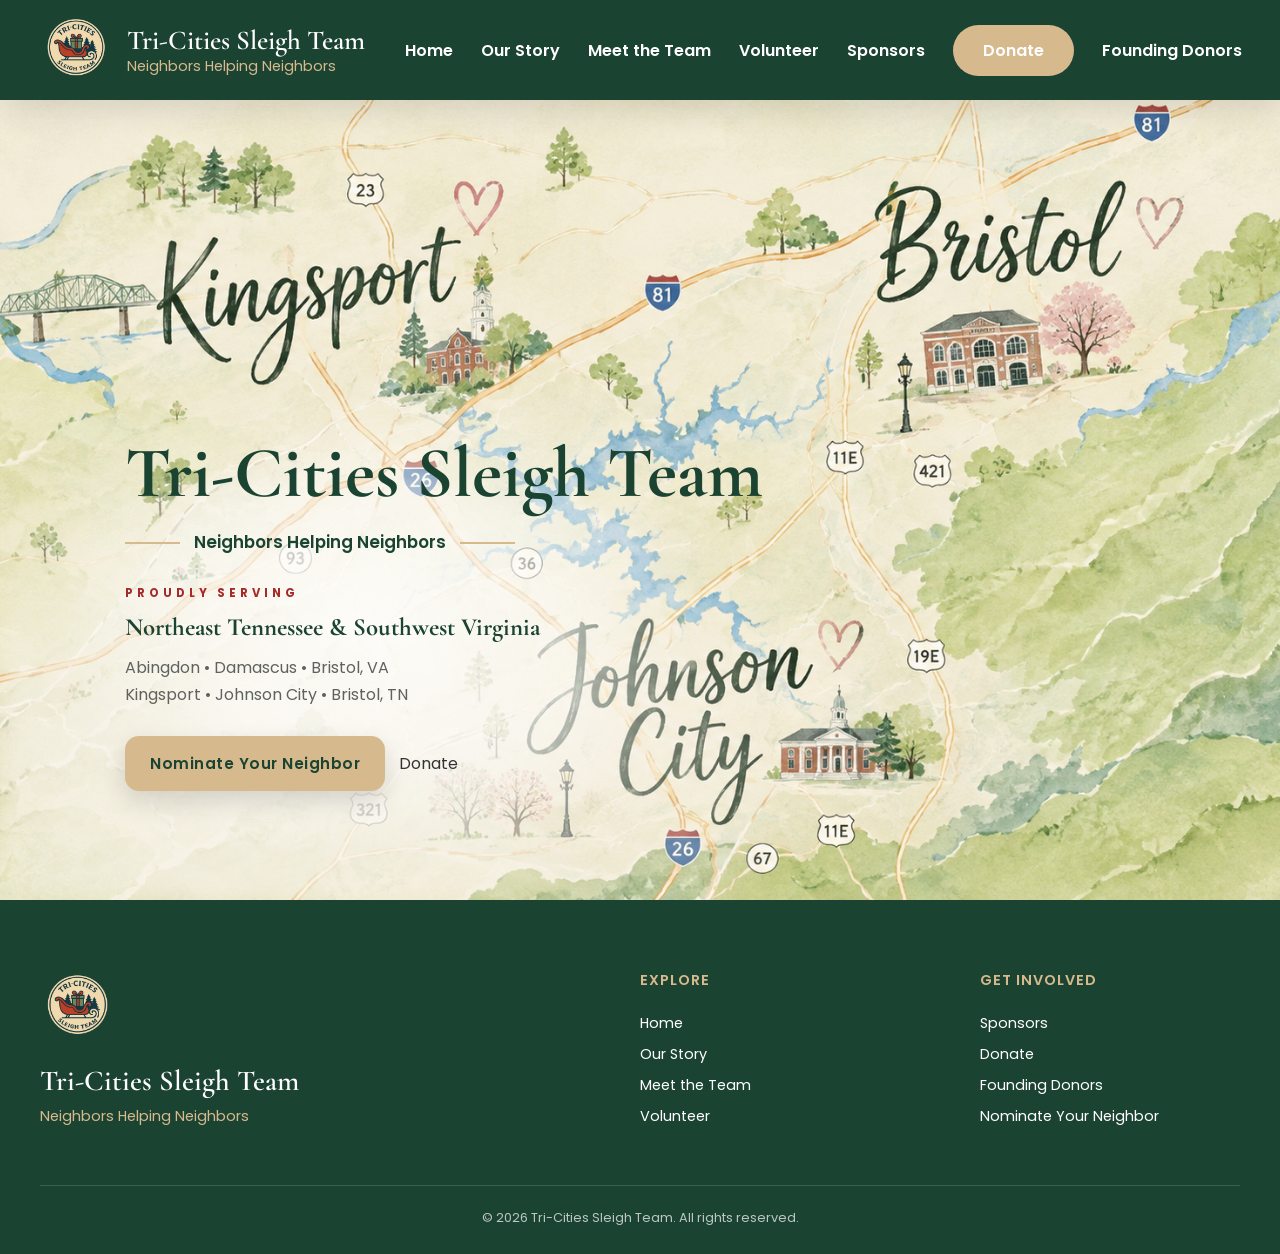
==== index.html @ 5566a728 "Connect Navbar donate button to Zeffy Replaced the old donate link with a new external donation URL " ====
<!DOCTYPE html>
<html lang="en">

<head>

    <!-- ========================================= -->
    <!-- BASIC PAGE INFORMATION -->
    <!-- ========================================= -->

    <meta charset="UTF-8">
    <meta name="viewport" content="width=device-width, initial-scale=1.0">

    <title>Tri-Cities Sleigh Team</title>

    <!-- Favicon -->
    <link rel="icon" type="image/png" href="images/favicon.png">

    <!-- Google Fonts -->
    <link rel="preconnect" href="https://fonts.googleapis.com">
    <link rel="preconnect" href="https://fonts.gstatic.com" crossorigin>

    <link href="https://fonts.googleapis.com/css2?family=Cormorant+Garamond:wght@500;600;700&family=Poppins:wght@300;400;500;600;700&display=swap" rel="stylesheet">

    <!-- CSS -->
    <link rel="stylesheet" href="style.css">

</head>

<body>

<!-- =========================================
     HEADER / NAVIGATION
========================================= -->

<header>
    <div class="header-container">

        <a href="index.html" class="logo-link">
            <img
                src="images/logo.png"
                alt="Tri-Cities Sleigh Team"
                class="logo"
            >

            <div class="logo-text">
                <h2>Tri-Cities Sleigh Team</h2>
                <p>Neighbors Helping Neighbors</p>
            </div>
        </a>

        <button class="menu-toggle" type="button" aria-label="Open navigation menu">
    ☰
</button>
        <nav>
            <a href="index.html">Home</a>
            <a href="our-story.html">Our Story</a>
            <a href="team.html">Meet the Team</a>
            <a href="volunteer.html">Volunteer</a>
            <a href="sponsors.html">Sponsors</a>

<a
    href="https://www.zeffy.com/en-US/donation-form/donate-to-change-lives-23209"
    class="donate-button"
    target="_blank"
    rel="noopener noreferrer"
>
    Donate
</a>

            <a href="founding-donors.html">Founding Donors</a>
        </nav>

    </div>
</header>

<!-- ========================================= -->
<!-- MAIN CONTENT -->
<!-- ========================================= -->

<main>

<!-- ========================================= -->
<!-- HOME HERO -->
<!-- ========================================= -->

<section class="home-hero">

    <div class="hero-overlay">

        <div class="hero-text">

            <h1>Tri-Cities Sleigh Team</h1>

            <div class="hero-divider">

                <span></span>

                <p>Neighbors Helping Neighbors</p>

                <span></span>

            </div>

            <div class="service-area">

                <p class="service-title">
                    PROUDLY SERVING
                </p>

                <h3>
                    Northeast Tennessee & Southwest Virginia
                </h3>

                <p class="cities">
    Abingdon • Damascus • Bristol, VA
    <br>
    Kingsport • Johnson City • Bristol, TN 
</p>

            </div>

            <div class="hero-buttons">

                <a href="nominate.html" class="btn">
                    Nominate Your Neighbor
                </a>

                <a
    href="https://www.zeffy.com/en-US/donation-form/donate-to-change-lives-23209"
    class="..."
    target="_blank"
    rel="noopener noreferrer"
>
    Donate
</a>

            </div>

        </div>

    </div>

</section>

</main>

 <!-- =========================================
     FOOTER
========================================= -->

<footer>

    <div class="footer-container">

        <div class="footer-brand">

            <img
                src="images/logo.png"
                alt="Tri-Cities Sleigh Team"
            >

            <h2>
                Tri-Cities Sleigh Team
            </h2>

            <p>
                Neighbors Helping Neighbors
            </p>

        </div>


        <div class="footer-links">

            <h3>
                Explore
            </h3>

            <a href="index.html">Home</a>

            <a href="our-story.html">Our Story</a>

            <a href="team.html">Meet the Team</a>

            <a href="volunteer.html">Volunteer</a>

        </div>


        <div class="footer-links">

            <h3>
                Get Involved
            </h3>

            <a href="sponsors.html">Sponsors</a>

            <a
    href="https://www.zeffy.com/en-US/donation-form/donate-to-change-lives-23209"
    class="..."
    target="_blank"
    rel="noopener noreferrer"
>
    Donate
</a>

            <a href="founding-donors.html">Founding Donors</a>

            <a href="nominate.html">Nominate Your Neighbor</a>

        </div>

    </div>


    <div class="footer-bottom">

        <p>
            © 2026 Tri-Cities Sleigh Team. All rights reserved.
        </p>

    </div>

</footer>

<script src="script.js"></script>

</body>

</html>
---- style.css ----
/* ==================================================
   TRI-CITIES SLEIGH TEAM
   VERSION 6.0
================================================== */


/* =========================================
   VARIABLES
========================================= */

:root{

    --green:#1B4332;
    --green-light:#2D6A4F;

    --red:#A52A2A;

    --tan:#D7B98E;

    --cream:#FAF7F2;

    --white:#FFFFFF;

    --text:#333333;

    --gray:#777777;

    --shadow-sm:0 4px 12px rgba(0,0,0,.08);
    --shadow-md:0 10px 30px rgba(0,0,0,.12);
    --shadow-lg:0 18px 45px rgba(0,0,0,.18);

    --radius-sm:12px;
    --radius-md:18px;
    --radius-lg:28px;

    --transition:.35s ease;

}



/* =========================================
   RESET
========================================= */

*{

    margin:0;
    padding:0;
    box-sizing:border-box;

}

html{

    scroll-behavior:smooth;

}

body{

    font-family:'Poppins',sans-serif;

    background:var(--cream);

    color:var(--text);

    overflow-x:hidden;

    padding-top:90px;

}

img{

    display:block;

    max-width:100%;

}

a{

    text-decoration:none;

    color:inherit;

}

ul{

    list-style:none;

}



/* =========================================
   TYPOGRAPHY
========================================= */

h1,
h2,
h3{

    font-family:'Cormorant Garamond',serif;

}

h1{

    font-size:4.5rem;

    line-height:1.1;

    color:var(--green);

}

h2{

    font-size:3rem;

    color:var(--green);

    margin-bottom:20px;

}

h3{

    font-size:2rem;

    color:var(--green);

}

p{

    line-height:1.8;

}



/* =========================================
   GLOBAL LAYOUT
========================================= */

.container{

    width:100%;

    max-width:1200px;

    margin:auto;

}

section{

    padding:100px 8%;

}

.section-tag{

    color:var(--red);

    font-size:.8rem;

    font-weight:700;

    letter-spacing:4px;

    text-transform:uppercase;

    margin-bottom:12px;

}

.section-description{

    color:var(--gray);

    max-width:700px;

    margin:20px auto 0;

    line-height:1.8;

}

.text-center{

    text-align:center;

}

.text-left{

    text-align:left;

}

/* =========================================
   BUTTONS
========================================= */

.btn{

    display:inline-block;

    background:var(--tan);

    color:var(--green);

    padding:16px 38px;

    border:none;

    border-radius:50px;

    font-size:1rem;

    font-weight:600;

    letter-spacing:.5px;

    cursor:pointer;

    transition:var(--transition);

    box-shadow:var(--shadow-sm);

}

.btn:hover{

    background:white;

    transform:translateY(-4px);

    box-shadow:var(--shadow-md);

}

.btn-secondary{

    background:transparent;

    color:white;

    border:2px solid white;

}

.btn-secondary:hover{

    background:white;

    color:var(--green);

}

.donate-btn {
    background: var(--tan);
    color: var(--green);
    padding: 14px 32px;
    border-radius: 30px;
    font-weight: 600;
}



/* =========================================
   HEADER / NAVIGATION
========================================= */

header {
    position: fixed;
    top: 0;
    left: 0;
    width: 100%;
    z-index: 9999;
    background: var(--green);
    box-shadow: var(--shadow-md);
    box-sizing: border-box;
    transition: var(--transition);
}

.header-container {
    width: 100%;
    max-width: 1400px;
    min-height: 92px;
    margin: 0 auto;
    padding: 14px 40px;
    display: flex;
    align-items: center;
    justify-content: space-between;
    gap: 40px;
    box-sizing: border-box;
}

.logo-link {
    display: flex;
    align-items: center;
    gap: 15px;
    flex-shrink: 0;
    text-decoration: none;
}

.logo-link .logo {
    width: 72px;
    height: 72px;
    max-width: 72px;
    max-height: 72px;
    object-fit: contain;
    display: block;
    flex-shrink: 0;
}

.logo-link .logo-text {
    display: flex;
    flex-direction: column;
    justify-content: center;
}

.logo-link .logo-text h2 {
    margin: 0;
    font-family: "Cormorant Garamond", serif;
    font-size: 1.7rem;
    line-height: 1;
    font-weight: 600;
    color: white;
    white-space: nowrap;
}

.logo-link .logo-text p {
    margin: 5px 0 0;
    font-family: "Poppins", sans-serif;
    font-size: .9rem;
    line-height: 1;
    color: var(--tan);
    white-space: nowrap;
}


/* =========================================
   NAV LINKS
========================================= */

header nav {
    display: flex;
    align-items: center;
    justify-content: flex-end;
    gap: 28px;
    margin-left: auto;
}

header nav a {
    position: relative;
    display: inline-block;

    font-family: "Poppins", sans-serif;
    font-size: 1rem;
    font-weight: 600;

    color: white;
    text-decoration: none;
    white-space: nowrap;

    transition: var(--transition);
}

header nav a:hover {
    color: var(--tan);
}

header nav a::after {
    content: "";
    position: absolute;
    left: 0;
    bottom: -6px;
    width: 0;
    height: 2px;
    background: var(--tan);
    transition: var(--transition);
}

header nav a:hover::after {
    width: 100%;
}

.menu-toggle {
    display: none;
    border: none;
    background: transparent;
    color: white;
    font-size: 2rem;
    line-height: 1;
    cursor: pointer;
    padding: 6px;
}

/* =========================================
   DONATE COMING SOON
========================================= */

header nav .donate-button {
    display: inline-block;

    padding: 13px 30px;

    border-radius: 30px;

    background: var(--tan);

    font-family: "Poppins", sans-serif;
    font-size: 1rem;
    font-weight: 600;
    line-height: normal;

    color: white;
    text-decoration: none;
    white-space: nowrap;

    cursor: default;
}


/* =========================================
   TABLET / SMALL DESKTOP
========================================= */

@media (max-width: 1100px) {

    .header-container {
        padding: 14px 25px;
        gap: 20px;
    }

    .logo-link .logo {
        width: 62px;
        height: 62px;
    }

    .logo-link .logo-text h2 {
        font-size: 1.45rem;
    }

    .logo-link .logo-text p {
        font-size: .78rem;
    }

    header nav {
        gap: 18px;
    }

    header nav a {
        font-size: .88rem;
    }

    header nav .donate-button {
        padding: 11px 22px;
        font-size: .88rem;
    }
}


/* =========================================
   MOBILE
========================================= */

@media (max-width: 800px) {
    .header-container {
        min-height: 78px;
        padding: 10px 20px;
        position: relative;
    }

    .menu-toggle {
        display: block;
        margin-left: auto;
    }

    header nav {
        display: none;
        position: absolute;
        top: 100%;
        left: 0;
        width: 100%;
        padding: 18px 20px 24px;
        background: var(--green);
        flex-direction: column;
        align-items: stretch;
        gap: 0;
        box-shadow: var(--shadow-md);
        box-sizing: border-box;
    }

    header nav.open {
        display: flex;
    }

    header nav a,
    header nav .donate-button {
        width: 100%;
        text-align: center;
        padding: 14px 12px;
        box-sizing: border-box;
    }

    header nav a::after {
        display: none;
    }

    header nav .donate-button {
        margin: 4px 0;
    }
}

/* =========================================
   HOME HERO
========================================= */

.home-hero{

    position:relative;

   height:calc(100vh - 90px);

    min-height:0;

    background-image:url("images/tri-cities-map.png");

    background-size:cover;

    background-position:center center;

    background-repeat:no-repeat;

    padding:220px 8% 40px;

    overflow:hidden;

}


/* =========================================
   SOFT FADE BEHIND HERO CONTENT
========================================= */

.home-hero::after{

    content:"";

    position:absolute;

    left:0;

    bottom:0;

    width:60%;

    height:52%;

    background:radial-gradient(
        ellipse at 35% 65%,
        rgba(248,244,236,.88) 0%,
        rgba(248,244,236,.62) 35%,
        rgba(248,244,236,.28) 58%,
        rgba(248,244,236,0) 82%
    );

    filter:blur(10px);

    pointer-events:none;

    z-index:1;

}


/* =========================================
   HERO CONTENT
========================================= */

.hero-overlay{

    position:absolute;

    left:9%;

    bottom:11%;

    width:520px;

    max-width:42%;

    text-align:left;

    z-index:2;

}


/* =========================================
   HERO TITLE
========================================= */

.hero-text{

    position:relative;

    padding:20px 10px;

}


.hero-text::before{

    content:"";

    position:absolute;

    inset:-35px -50px;

    background:radial-gradient(
        ellipse,
        rgba(255,255,255,.82) 0%,
        rgba(255,255,255,.48) 42%,
        rgba(255,255,255,0) 75%
    );

    filter:blur(22px);

    z-index:-1;

}


/* =========================================
   TITLE
========================================= */

.hero-text h1{

    font-size:4.5rem;

    line-height:1;

    color:var(--green);

    margin-bottom:18px;

    font-weight:700;

    white-space:nowrap;

}


/* =========================================
   DIVIDER
========================================= */

.hero-divider{

    display:flex;

    align-items:center;

    justify-content:flex-start;

    gap:14px;

    margin-bottom:25px;

}

.hero-divider span{

    width:55px;

    height:2px;

    background:var(--tan);

}

.hero-divider p{

    color:var(--green);

    font-size:1.05rem;

    font-weight:600;

}


/* =========================================
   SERVICE AREA
========================================= */

.service-area{

    margin-bottom:28px;

}

.service-title{

    color:var(--red);

    font-size:.72rem;

    letter-spacing:4px;

    font-weight:700;

    margin-bottom:10px;

}

.service-area h3{

    font-size:1.55rem;

    line-height:1.2;

    color:var(--green);

    margin-bottom:12px;

}

.cities{

    font-size:1rem;

    line-height:1.65;

    color:#5f625e;

}


/* =========================================
   HERO BUTTONS
========================================= */

.hero-buttons{

    display:flex;

    justify-content:flex-start;

    align-items:center;

    gap:14px;

    flex-wrap:wrap;

}

.hero-buttons .btn{

    padding:16px 25px;

    font-size:.95rem;

    border-radius:14px;

    box-shadow:0 10px 25px rgba(0,0,0,.14);

}

.hero-buttons .btn:hover{

    transform:translateY(-3px);

}

/* ---------- Donate Button ---------- */

.hero-buttons .btn-secondary{

    background:var(--tan);

    color:var(--green);

    border:2px solid var(--tan);

    opacity:1;

}

.hero-buttons .btn-secondary:hover{

    background:var(--tan);

    color:var(--green);

}



/* =========================================
   HOME HERO — TABLET
========================================= */

@media (min-width: 701px) and (max-width: 800px) {

    .hero-overlay {
    left: 6%;
    bottom: 10%;
    width: 70%;
    max-width: 70%;
}

    .hero-text {
        padding: 20px 5px;
    }

    .hero-text h1 {
        font-size: 3.8rem;
        line-height: 1;
        white-space: normal;
    }

    .hero-divider {
        gap: 14px;
    }

    .hero-divider span {
        width: 45px;
    }

    .hero-divider p {
        font-size: 1.1rem;
    }

    .service-area h3 {
        font-size: 1.5rem;
    }

    .cities {
        font-size: 1rem;
    }

    .hero-buttons {
        gap: 14px;
    }

    .hero-buttons .btn {
        padding: 15px 24px;
        font-size: 1rem;
    }

}


/* =========================================
   MOBILE
========================================= */

@media (max-width:700px){

    .home-hero{

        height:auto;

        min-height:850px;

        background-position:center top;

    }

    .home-hero::after{

        width:100%;

        height:65%;

        background:radial-gradient(
            ellipse at 50% 70%,
            rgba(248,244,236,.96) 0%,
            rgba(248,244,236,.72) 42%,
            rgba(248,244,236,0) 80%
        );

    }

    .hero-overlay{

        left:6%;

        bottom:5%;

        width:88%;

        max-width:none;

        text-align:center;

    }

    .hero-text{

        padding:20px 5px;

    }

    .hero-text h1{

    font-size:2.7rem;

    line-height:1;

    white-space:normal;

}

    .hero-divider{

        justify-content:center;

    }

    .hero-divider span{

        width:40px;

    }

    .service-area h3{

        font-size:1.35rem;

    }

    .cities{

        font-size:.95rem;

    }

    .hero-buttons{

        justify-content:center;

    }

    .hero-buttons .btn{

        width:100%;

    }

}

/* =========================================
   SHARED PAGE HERO
========================================= */

.page-hero{

    background:var(--cream);

    text-align:center;

    padding:90px 8% 70px;

}

.page-hero-content{

    max-width:800px;

    margin:auto;

}

.page-hero h1{

    margin:15px 0 20px;

}

.page-hero .section-description{

    max-width:720px;

}

/* =========================================
   SHARED PAGE HERO
========================================= */

.page-hero{

    background:var(--cream);

    text-align:center;

    padding:90px 8% 70px;

}

.page-hero-content{

    max-width:800px;

    margin:auto;

}

.page-hero h1{

    margin:15px 0 20px;

}

.page-hero .section-description{

    max-width:720px;

}



/* =========================================
   SHARED SECTION HEADERS
========================================= */

.section-heading{

    text-align:center;

    max-width:750px;

    margin:0 auto 70px;

}

.section-heading h2{

    margin:15px 0 20px;

}

.section-heading p{

    color:var(--gray);

}



/* =========================================
   GENERAL CARD
========================================= */

.card{

    background:white;

    border-radius:20px;

    padding:40px;

    box-shadow:var(--shadow-sm);

    transition:var(--transition);

}

.card:hover{

    transform:translateY(-8px);

    box-shadow:var(--shadow-md);

}

/* =========================================
   OUR STORY PAGE
========================================= */

.our-story-page {
    background: #f8f5ef;
    color: #333;
}


/* =========================================
   OUR STORY CONTENT
========================================= */

.our-story-content {
    padding: 90px 40px 70px;
    box-sizing: border-box;
}


.our-story-container {
    max-width: 1100px;
    margin: 0 auto;
}


.our-story-container h1 {
    margin: 0 0 55px;

    font-family: "Poppins", sans-serif;
    font-size: 3rem;
    line-height: 1.1;
    font-weight: 700;

    color: #174b38;
}


/* =========================================
   STORY TEXT
========================================= */

.our-story-text {
    max-width: 1050px;
}


.our-story-text p {
    margin: 0 0 45px;

    font-family: "Poppins", sans-serif;
    font-size: 1.55rem;
    line-height: 1.78;
    font-weight: 500;

    color: #333;
}


.our-story-text p:last-child {
    margin-bottom: 0;
}


/* =========================================
   EMPHASIZED TEXT
========================================= */

.our-story-text strong {
    font-weight: 700;
    color: #174b38;
}


/* =========================================
   MOBILE
========================================= */

@media (max-width: 800px) {

    .our-story-content {
        padding: 110px 25px 60px;
    }

    .our-story-container h1 {
        margin-bottom: 40px;
        font-size: 2.4rem;
    }

    .our-story-text p {
        font-size: 1.1rem;
        line-height: 1.75;
        margin-bottom: 35px;
    }

}


@media (max-width: 500px) {

    .our-story-content {
        padding: 100px 20px 50px;
    }

    .our-story-container h1 {
        font-size: 2.1rem;
    }

    .our-story-text p {
        font-size: 1rem;
        line-height: 1.7;
    }

}

/* =========================================
   MEET THE TEAM
========================================= */

.team-section{

    padding:100px 8%;

    text-align:center;

}

.team-grid{

    display:grid;

    grid-template-columns:repeat(auto-fit,minmax(280px,1fr));

    gap:35px;

    margin-top:70px;

}

.team-card{

    background:white;

    border-radius:24px;

    padding:45px 35px;

    text-align:center;

    box-shadow:var(--shadow-sm);

    transition:var(--transition);

}

.team-card:hover{

    background:var(--green);

    transform:translateY(-10px);

    box-shadow:var(--shadow-lg);

}

.team-card img{

    width:150px;

    height:150px;

    object-fit:cover;

    border-radius:50%;

    border:5px solid var(--tan);

    margin:0 auto 25px;

    transition:var(--transition);

}

.team-card:hover img{

    transform:scale(1.05);

    border-color:#E6C58A;

}

.team-card h3{

    margin-bottom:8px;

    transition:var(--transition);

}

.team-card:hover h3{

    color:white;

}

.team-role{

    color:var(--tan);

    font-weight:600;

    margin-bottom:20px;

    text-transform:uppercase;

    letter-spacing:1px;

    font-size:.9rem;

}

.team-card p{

    color:var(--gray);

    line-height:1.8;

    transition:var(--transition);

}

.team-card:hover p{

    color:rgba(255,255,255,.92);

}

/* =========================================
   NOMINATION PAGE
========================================= */

.nomination-form{

    padding:40px 8% 100px;

}

.nomination-form-content{

    display:flex;

    flex-direction:column;

    gap:50px;

}


/* ---------- Top Row ---------- */

.top-form-grid{

    display:grid;

    grid-template-columns:repeat(2,1fr);

    gap:40px;

}


/* ---------- Cards ---------- */

.form-card{

    background:var(--white);

    border-radius:24px;

    padding:50px;

    border:1px solid rgba(0,0,0,.05);

    box-shadow:0 10px 30px rgba(0,0,0,.08);

    transition:var(--transition);

}

.form-card:hover{

    transform:translateY(-4px);

    box-shadow:0 18px 40px rgba(0,0,0,.12);

    border-color:rgba(27,67,50,.12);

}

.form-card h2{

    font-size:2.2rem;

    color:var(--green);

    margin:12px 0 35px;

    padding-bottom:20px;

    border-bottom:1px solid #EFEFEF;

}


/* ---------- Form Groups ---------- */

.form-group{

    margin-bottom:30px;

}

.form-group:last-child{

    margin-bottom:0;

}

.form-group label{

    display:block;

    margin-bottom:10px;

    font-size:.95rem;

    font-weight:600;

    color:var(--green);

}



/* ---------- Inputs ---------- */

.form-group input,
.form-group textarea,
.form-group select{

    width:100%;

    padding:18px 22px;

    border:1px solid #E7E7E7;

    border-radius:14px;

    background:#FAFAFA;

    font-size:1rem;

    font-family:'Poppins',sans-serif;

    transition:all .3s ease;

}

/* ---------- Placeholders ---------- */

.form-group input::placeholder,
.form-group textarea::placeholder{

    color:#A8A8A8;

    font-size:.95rem;

}


/* ---------- Focus ---------- */

.form-group input:focus,
.form-group textarea:focus,
.form-group select:focus{

    outline:none;

    background:white;

    border-color:var(--green);

    box-shadow:0 0 0 4px rgba(27,67,50,.08);

}



/* ---------- Textareas ---------- */

.form-group textarea{

    min-height:220px;

    resize:vertical;

    line-height:1.8;

}



/* ---------- City Row ---------- */

.city-row{

    display:grid;

    grid-template-columns:2fr 1fr 1fr;

    gap:15px;

}

/* =========================================
   NOMINATION PAGE - CONTENT CARDS
========================================= */

/* ---------- Full Width Cards ---------- */

.form-card.full-width{

    width:100%;

}

/* ---------- Story & Support ---------- */

.form-card textarea{

    min-height:220px;

}

.form-description{

    color:var(--gray);

    margin:15px 0 30px;

    line-height:1.8;

    max-width:850px;

}

/* ---------- Bottom Row ---------- */

.bottom-form-grid{

    display:grid;

    grid-template-columns:2fr 1fr;

    gap:40px;

    align-items:stretch;

}

/* ---------- Confidentiality Card ---------- */

.info-card{

    background:linear-gradient(
        180deg,
        var(--green),
        var(--green-light)
    );

    color:white;

    border-radius:24px;

    padding:50px;

    box-shadow:0 14px 35px rgba(0,0,0,.15);

    display:flex;

    flex-direction:column;

    justify-content:center;

}

.info-card h2{

    color:white;

    margin:15px 0 25px;

}

.info-card p{

    color:rgba(255,255,255,.9);

    line-height:1.9;

}

/* ---------- Agreement ---------- */

.checkbox-group{

    display:flex;

    flex-direction:column;

    gap:18px;

    margin-top:10px;

}

.checkbox{

    display:flex;

    align-items:flex-start;

    gap:15px;

    line-height:1.8;

}

.checkbox input{

    margin-top:5px;

    transform:scale(1.2);

    accent-color:var(--green);

}

/* ---------- Submit Button ---------- */

.submit-section{

    text-align:center;

    margin-top:70px;

    margin-bottom:90px;

}

.submit-section .btn{

    min-width:320px;

    padding:20px 60px;

    font-size:1.05rem;

    border-radius:14px;

    box-shadow:0 10px 25px rgba(0,0,0,.12);

    transition:var(--transition);

}

.submit-section .btn:hover{

    transform:translateY(-4px);

    box-shadow:0 18px 35px rgba(0,0,0,.18);

}
/* =========================================
   NOMINATION PAGE RESPONSIVE
========================================= */

@media (max-width:992px){

    .top-form-grid{

        grid-template-columns:1fr;

    }

    .bottom-form-grid{

        grid-template-columns:1fr;

    }

    .city-row{

        grid-template-columns:1fr;

    }

}

@media (max-width:768px){

    .nomination-form{

        padding:20px 6% 80px;

    }

    .nomination-form-content{

        gap:25px;

    }

    .form-card{

        padding:30px 25px;

    }

    .info-card{

        padding:30px 25px;

    }

    .form-card h2,

    .info-card h2{

        font-size:2rem;

    }

    .form-group input,

    .form-group textarea,

    .form-group select{

        font-size:16px;

    }

    .submit-section .btn{

        width:100%;

    }

}

@media (max-width:500px){

    .page-hero{

        padding:70px 6% 50px;

    }

    .page-hero h1{

        font-size:2.6rem;

    }

    .page-hero .section-description{

        font-size:1rem;

    }

    .form-card{

        border-radius:18px;

    }

    .info-card{

        border-radius:18px;

    }

}

/* ========================================= */
/* SPONSORS PAGE */
/* ========================================= */

.sponsors-section {
    background: #f8f5ef;
    padding: 100px 8%;
}

.sponsors-layout {
    max-width: 1200px;
    margin: 0 auto;

    display: grid;
    grid-template-columns: 1fr 1fr;
    gap: 80px;

    align-items: center;
}


/* ========================================= */
/* LEFT SIDE */
/* ========================================= */

.sponsors-intro {
    max-width: 560px;
}

.sponsors-intro h1 {
    margin: 20px 0 25px;
    font-family: "Cormorant Garamond", serif;
    font-size: 64px;
    line-height: 0.95;
    color: #174b38;
}

.sponsors-description {
    max-width: 540px;
    margin: 25px 0 35px;

    font-family: "Poppins", sans-serif;
    font-size: 17px;
    line-height: 1.7;
    color: #777;
}

.sponsor-cta {
    display: inline-block;
}


/* ========================================= */
/* RIGHT SIDE */
/* ========================================= */

.sponsors-display {
    width: 100%;
}

.sponsors-display-heading {
    margin-bottom: 35px;
}

.sponsors-display-heading .heading-divider {
    margin-top: 10px;
}

.sponsors-display-heading .section-label {
    margin-bottom: 12px;

    font-family: "Cormorant Garamond", serif;
    font-size: 42px;
    font-weight: 600;
    letter-spacing: 0;
    text-transform: none;
    white-space: nowrap;
    color: #174b38;
}

.sponsors-display-heading {
    text-align: center;
}

.heading-divider {
    display: flex;
    align-items: center;
    justify-content: center;
    gap: 18px;
    margin: 18px auto 35px;
}

.heading-divider span {
    display: block;
    width: 56px;
    height: 2px;
    background-color: #dfbd86;
}

.divider-dot {
    width: 10px;
    height: 10px;
    background-color: #dfbd86;
    border-radius: 50%;
    flex-shrink: 0;
}


/* ========================================= */
/* SPONSOR CARDS */
/* ========================================= */

.sponsor-grid {
    display: grid;

    grid-template-columns: repeat(2, 1fr);

    gap: 20px;
}

.sponsor-card {
    min-height: 150px;

    background: #ffffff;

    border-radius: 14px;

    display: flex;
    align-items: center;
    justify-content: center;

    box-shadow: 0 8px 25px rgba(0, 0, 0, 0.05);
}

.sponsor-card p {
    margin: 0;

    font-family: "Poppins", sans-serif;
    font-size: 16px;
    font-weight: 500;

    color: #777;
}


/* ========================================= */
/* MOBILE */
/* ========================================= */

@media (max-width: 900px) {

    .sponsors-layout {
        grid-template-columns: 1fr;
        gap: 60px;
    }

    .sponsors-intro h1 {
        font-size: 52px;
    }

}

@media (max-width: 600px) {

    .sponsors-section {
        padding: 70px 6%;
    }

    .sponsor-grid {
        grid-template-columns: 1fr;
    }

    .sponsors-intro h1 {
        font-size: 46px;
        line-height: 1;
    }

    .sponsors-description {
        max-width: 100%;
        font-size: 16px;
    }

    .sponsors-intro .btn {
        width: 100%;
        box-sizing: border-box;
        text-align: center;
    }

    .sponsors-display-heading .section-label {
        font-size: 32px;
        line-height: 1.1;
        white-space: normal;
    }

}

/* ========================================= */
/* MEET THE TEAM PAGE */
/* ========================================= */

.meet-team-page {
    background: #f8f5ef;
    color: #174b38;
    padding-bottom: 100px;
}


/* ========================================= */
/* PAGE INTRO */
/* ========================================= */

.meet-team-hero {
    max-width: 900px;
    margin: 0 auto;
    padding: 95px 20px 75px;
    text-align: center;
}

.meet-team-label {
    margin: 0 0 25px;

    font-family: "Poppins", sans-serif;
    font-size: 16px;
    font-weight: 500;
    letter-spacing: 0;

    color: #333;
}

.meet-team-hero h1 {
    margin: 0;

    font-family: "Cormorant Garamond", serif;
    font-size: 72px;
    line-height: 0.95;
    font-weight: 600;

    color: #174b38;
}


/* ========================================= */
/* DIVIDER */
/* ========================================= */

.meet-team-divider {
    display: flex;
    align-items: center;
    justify-content: center;

    gap: 18px;

    margin: 30px auto;
}

.meet-team-divider span {
    display: block;

    width: 56px;
    height: 2px;

    background: #dfbd86;
}

.meet-team-divider-dot {
    width: 10px;
    height: 10px;

    border-radius: 50%;

    background: #dfbd86;

    flex-shrink: 0;
}


/* ========================================= */
/* INTRO TEXT */
/* ========================================= */

.meet-team-description {
    max-width: 720px;

    margin: 0 auto;

    font-family: "Poppins", sans-serif;
    font-size: 17px;
    line-height: 1.7;

    color: #777;
}


/* ========================================= */
/* TEAM SECTION */
/* ========================================= */

.meet-team-members {
    max-width: 1300px;

    margin: 0 auto;

    padding: 0 30px 0;
}

.meet-team-heading {
    text-align: center;

    margin-bottom: 30px;
}

.meet-team-heading-label {
    margin: 0 0 15px;

    font-family: "Poppins", sans-serif;
    font-size: 16px;
    font-weight: 500;

    color: #333;
}

.meet-team-heading h2 {
    margin: 0;

    font-family: "Cormorant Garamond", serif;
    font-size: 56px;
    line-height: 1;

    font-weight: 600;

    color: #174b38;
}


/* ========================================= */
/* TEAM GRID */
/* ========================================= */

.meet-team-grid {
    display: grid;

    grid-template-columns: repeat(4, minmax(0, 1fr));

    gap: 25px;
}


/* ========================================= */
/* TEAM CARD */
/* ========================================= */

.meet-team-card {
    background: #ffffff;

    border-radius: 16px;

    overflow: hidden;

    box-shadow: 0 8px 25px rgba(0, 0, 0, 0.05);

    transition:
        transform 0.25s ease,
        box-shadow 0.25s ease;
}

.meet-team-card:hover {
    transform: translateY(-4px);

    box-shadow: 0 14px 35px rgba(0, 0, 0, 0.08);
}


/* ========================================= */
/* TEAM PHOTO */
/* ========================================= */

.meet-team-photo {
    width: calc(100% - 30px);
    height: 190px;

    margin: 15px auto 0;

    overflow: hidden;

    background: #eee7db;

    display: flex;
    align-items: center;
    justify-content: center;
}

.meet-team-photo img {
    width: 100%;
    height: 100%;

    object-fit: cover;

    display: block;
}

.meet-team-photo-placeholder {
    width: 100%;
    height: 100%;

    display: flex;
    align-items: center;
    justify-content: center;

    text-align: center;

    padding: 20px;

    font-family: "Poppins", sans-serif;
    font-size: 14px;
    font-weight: 500;

    color: #999;
}


/* ========================================= */
/* TEAM INFORMATION */
/* ========================================= */

.meet-team-info {
    min-height: 105px;

    padding: 18px 12px 22px;

    text-align: center;

    display: flex;
    flex-direction: column;
    align-items: center;
}

.meet-team-role {
    margin: 0 0 8px;

    font-family: "Poppins", sans-serif;
    font-size: 11px;
    font-weight: 600;

    letter-spacing: 1px;
    text-transform: uppercase;

    color: #777;
}

.meet-team-name {
    margin: 0;

    font-family: "Cormorant Garamond", serif;
    font-size: 27px;
    line-height: 1;

    font-weight: 600;

    color: #174b38;
}

/* =========================================
   FOOTER
========================================= */

footer{

    background:var(--green);

    color:white;

    padding:70px 8%;

    margin-top:0;

}

.footer-content{

    max-width:1200px;

    margin:0 auto;

    text-align:center;

}

.footer-content h3{

    font-size:2.2rem;

    color:white;

    margin-bottom:15px;

}

.footer-content p{

    color:rgba(255,255,255,.85);

    line-height:1.8;

    margin-bottom:15px;

}

.footer-divider{

    display:flex;

    align-items:center;

    justify-content:center;

    gap:15px;

    margin:30px 0;

}

.footer-divider span{

    width:90px;

    height:1px;

    background:rgba(255,255,255,.3);

}

.divider-dot{

    width:10px;

    height:10px;

    border-radius:50%;

    background:var(--tan);

}

.copyright{

    margin-top:35px;

    font-size:.9rem;

    color:rgba(255,255,255,.65);

}

@media (max-width: 1000px) {

    .meet-team-grid {
        grid-template-columns: repeat(2, minmax(0, 1fr));
    }

}

@media (max-width: 600px) {

    .meet-team-grid {
        grid-template-columns: 1fr;
    }

}

/* =========================================
   DONATE PAGE
========================================= */

.donate-page {
    background: #f8f5ef;
    color: #333;
}


/* =========================================
   DONATE HERO
========================================= */

.donate-hero {
    max-width: 1200px;
    margin: 0 auto;
    padding: 105px 40px 60px;
}

.donate-label {
    margin: 0 0 22px;
    font-family: "Poppins", sans-serif;
    font-size: 15px;
    font-weight: 500;
    letter-spacing: .5px;
    color: #333;
}

.donate-hero h1 {
    max-width: 800px;
    margin: 0;
    font-family: "Cormorant Garamond", serif;
    font-size: 76px;
    line-height: .95;
    font-weight: 600;
    color: #174b38;
}

.donate-divider {
    display: flex;
    align-items: center;
    gap: 16px;
    margin: 28px 0;
}

.donate-divider span {
    display: block;
    width: 55px;
    height: 2px;
    background: #dfbd86;
}

.donate-divider div {
    width: 9px;
    height: 9px;
    border-radius: 50%;
    background: #dfbd86;
    flex-shrink: 0;
}

.donate-intro {
    max-width: 850px;
    margin: 0 0 30px;
    font-family: "Poppins", sans-serif;
    font-size: 17px;
    line-height: 1.7;
    color: #555;
}


/* =========================================
   DONATE BUTTON
========================================= */

.donate-primary-button {
    display: inline-block;
    padding: 15px 32px;
    border-radius: 30px;
    background: #dfbd86;
    color: white;
    font-family: "Poppins", sans-serif;
    font-size: 15px;
    font-weight: 600;
    text-decoration: none;
    transition: transform .25s ease, background .25s ease;
}

.donate-primary-button:hover {
    background: #d2aa6d;
    color: white;
    transform: translateY(-2px);
}


/* =========================================
   IMPACT SECTION
========================================= */

.donate-impact {
    max-width: 1200px;
    margin: 0 auto;
    padding: 80px 40px 120px;
}

.donate-section-heading {
    text-align: center;
    margin-bottom: 55px;
}

.donate-section-heading > p {
    margin: 0 0 12px;
    font-family: "Poppins", sans-serif;
    font-size: 15px;
    font-weight: 500;
    letter-spacing: .5px;
    color: #333;
}

.donate-section-heading h2 {
    margin: 0;
    font-family: "Cormorant Garamond", serif;
    font-size: 58px;
    line-height: 1;
    font-weight: 600;
    color: #174b38;
}

.donate-section-heading .donate-divider {
    justify-content: center;
    margin: 25px auto 0;
}


/* =========================================
   IMPACT CARDS
========================================= */

.donate-impact-grid {
    display: grid;
    grid-template-columns: repeat(3, 1fr);
    gap: 25px;
}

.donate-impact-card {
    padding: 40px 32px;
    background: white;
    border-radius: 16px;
    box-shadow: 0 8px 25px rgba(0, 0, 0, .05);
    transition: transform .25s ease, box-shadow .25s ease;
}

.donate-impact-card:hover {
    transform: translateY(-5px);
    box-shadow: 0 14px 35px rgba(0, 0, 0, .08);
}

.donate-card-number {
    margin-bottom: 22px;
    font-family: "Poppins", sans-serif;
    font-size: 14px;
    font-weight: 600;
    letter-spacing: 1px;
    color: #dfbd86;
}

.donate-impact-card h3 {
    margin: 0 0 15px;
    font-family: "Cormorant Garamond", serif;
    font-size: 32px;
    line-height: 1;
    font-weight: 600;
    color: #174b38;
}

.donate-impact-card p {
    margin: 0;
    font-family: "Poppins", sans-serif;
    font-size: 15px;
    line-height: 1.7;
    color: #666;
}


/* =========================================
   DONATE NOW SECTION
========================================= */

.donate-now {
    background: #174b38;
    padding: 100px 40px;
}

.donate-now-content {
    max-width: 850px;
    margin: 0 auto;
    text-align: center;
}

.donate-now .donate-label {
    color: #dfbd86;
}

.donate-now h2 {
    margin: 0;
    font-family: "Cormorant Garamond", serif;
    font-size: 64px;
    line-height: .95;
    font-weight: 600;
    color: white;
}

.donate-now p:not(.donate-label) {
    max-width: 700px;
    margin: 28px auto 32px;
    font-family: "Poppins", sans-serif;
    font-size: 16px;
    line-height: 1.7;
    color: rgba(255, 255, 255, .8);
}


/* =========================================
   OTHER WAYS TO HELP
========================================= */

.other-ways {
    max-width: 1200px;
    margin: 0 auto;
    padding: 110px 40px;
}

.other-ways-grid {
    display: grid;
    grid-template-columns: repeat(3, 1fr);
    gap: 25px;
}

.other-way-card {
    display: block;
    padding: 35px 30px;
    background: white;
    border-radius: 16px;
    box-shadow: 0 8px 25px rgba(0, 0, 0, .05);
    text-decoration: none;
    transition: transform .25s ease, box-shadow .25s ease;
}

.other-way-card:hover {
    transform: translateY(-5px);
    box-shadow: 0 14px 35px rgba(0, 0, 0, .08);
}

.other-way-card h3 {
    margin: 0 0 14px;
    font-family: "Cormorant Garamond", serif;
    font-size: 31px;
    line-height: 1;
    font-weight: 600;
    color: #174b38;
}

.other-way-card p {
    margin: 0 0 20px;
    font-family: "Poppins", sans-serif;
    font-size: 15px;
    line-height: 1.7;
    color: #666;
}

.other-way-card span {
    font-family: "Poppins", sans-serif;
    font-size: 14px;
    font-weight: 600;
    color: #dfbd86;
}


/* =========================================
   THANK YOU SECTION
========================================= */

.donate-thank-you {
    padding: 70px 40px 75px;
    text-align: center;
    background: #eee7db;
}

.donate-thank-you .donate-label {
    color: #333;
}

.donate-thank-you h2 {
    max-width: 800px;
    margin: 0 auto;
    font-family: "Cormorant Garamond", serif;
    font-size: 62px;
    line-height: .95;
    font-weight: 600;
    color: #174b38;
}

.donate-thank-you p:not(.donate-label) {
    max-width: 650px;
    margin: 25px auto 30px;
    font-family: "Poppins", sans-serif;
    font-size: 16px;
    line-height: 1.7;
    color: #666;
}


/* =========================================
   FOOTER
========================================= */

footer {
    background: var(--green);
    color: white;
    padding: 70px 40px 25px;
    margin-top: 0;
}

.footer-container {
    max-width: 1200px;
    margin: 0 auto;
    display: grid;
    grid-template-columns: 2fr 1fr 1fr;
    gap: 80px;
    align-items: start;
}


/* FOOTER BRAND */

.footer-brand {
    display: flex;
    flex-direction: column;
    align-items: flex-start;
}

.footer-brand img {
    width: 75px;
    height: 75px;
    max-width: 75px;
    max-height: 75px;
    object-fit: contain;
    display: block;
    margin-bottom: 18px;
}

.footer-brand h2 {
    margin: 0;
    font-family: "Cormorant Garamond", serif;
    font-size: 1.8rem;
    font-weight: 600;
    color: white;
}

.footer-brand p {
    margin: 6px 0 0;
    font-family: "Poppins", sans-serif;
    font-size: .9rem;
    color: var(--tan);
}


/* FOOTER LINKS */

.footer-links {
    display: flex;
    flex-direction: column;
    gap: 10px;
}

.footer-links h3 {
    margin: 0 0 12px;
    font-family: "Poppins", sans-serif;
    font-size: .9rem;
    font-weight: 600;
    text-transform: uppercase;
    letter-spacing: 1px;
    color: var(--tan);
}

.footer-links a {
    width: fit-content;
    font-family: "Poppins", sans-serif;
    font-size: .9rem;
    color: white;
    text-decoration: none;
    transition: var(--transition);
}

.footer-links a:hover {
    color: var(--tan);
}


/* FOOTER BOTTOM */

.footer-bottom {
    max-width: 1200px;
    margin: 55px auto 0;
    padding-top: 20px;
    border-top: 1px solid rgba(255, 255, 255, .15);
    text-align: center;
}

.footer-bottom p {
    margin: 0;
    font-family: "Poppins", sans-serif;
    font-size: .8rem;
    color: rgba(255, 255, 255, .7);
}


/* =========================================
   DONATE PAGE — TABLET
========================================= */

@media (max-width: 900px) {

    .donate-hero {
        padding: 85px 30px 90px;
    }

    .donate-hero h1 {
        font-size: 64px;
    }

    .donate-impact {
        padding: 70px 30px 90px;
    }

    .donate-impact-grid {
        grid-template-columns: 1fr;
    }

    .donate-section-heading h2 {
        font-size: 50px;
    }

    .donate-now {
        padding: 85px 30px;
    }

    .donate-now h2 {
        font-size: 56px;
    }

    .other-ways {
        padding: 90px 30px;
    }

    .other-ways-grid {
        grid-template-columns: 1fr;
    }

    .donate-thank-you h2 {
        font-size: 54px;
    }

    .footer-container {
        grid-template-columns: 1fr 1fr;
        gap: 45px;
    }

    .footer-brand {
        grid-column: 1 / -1;
    }
}


/* =========================================
   DONATE PAGE — MOBILE
========================================= */

@media (max-width: 600px) {

    .donate-hero {
        padding: 70px 20px 75px;
    }

    .donate-hero h1 {
        font-size: 50px;
    }

    .donate-intro {
        font-size: 16px;
    }

    .donate-impact {
        padding: 60px 20px 75px;
    }

    .donate-section-heading h2 {
        font-size: 43px;
    }

    .donate-impact-card {
        padding: 32px 25px;
    }

    .donate-now {
        padding: 70px 20px;
    }

    .donate-now h2 {
        font-size: 48px;
    }

    .donate-now p:not(.donate-label) {
        font-size: 15px;
    }

    .other-ways {
        padding: 70px 20px;
    }

    .other-way-card {
        padding: 30px 25px;
    }

    .donate-thank-you {
        padding: 75px 20px 85px;
    }

    .donate-thank-you h2 {
        font-size: 46px;
    }

    footer {
        padding: 55px 25px 20px;
    }

    .footer-container {
        grid-template-columns: 1fr;
        gap: 35px;
    }

    .footer-brand {
        grid-column: auto;
    }

    .footer-bottom {
        margin-top: 40px;
    }

}

/* =========================================
   VOLUNTEER PAGE
========================================= */

.volunteer-page {
    background: #f8f5ef;
    color: #333;
}


/* =========================================
   VOLUNTEER INTRO
========================================= */

.volunteer-intro {
    max-width: 1200px;
    margin: 0 auto;
    padding: 105px 40px 30px;
    text-align: center;
}

.volunteer-label {
    margin: 0 0 18px;
    font-family: "Poppins", sans-serif;
    font-size: 15px;
    font-weight: 600;
    letter-spacing: 5px;
    color: #b52f2f;
}

.volunteer-intro h1 {
    margin: 0;
    font-family: "Cormorant Garamond", serif;
    font-size: 72px;
    line-height: .95;
    font-weight: 600;
    color: #174b38;
}

.volunteer-intro-text {
    max-width: 800px;
    margin: 18px auto 0;
    font-family: "Poppins", sans-serif;
    font-size: 17px;
    line-height: 1.6;
    color: #666;
}

.volunteer-divider {
    display: flex;
    align-items: center;
    justify-content: center;
    gap: 16px;
    margin: 20px auto 0;
}

.volunteer-divider span {
    display: block;
    width: 55px;
    height: 2px;
    background: #dfbd86;
}

.volunteer-divider div {
    width: 9px;
    height: 9px;
    border-radius: 50%;
    background: #dfbd86;
    flex-shrink: 0;
}


/* =========================================
   MAIN VOLUNTEER SECTIONS
========================================= */

.volunteer-section,
.volunteer-full-section,
.volunteer-submit-section {
    max-width: 1200px;
    margin: 0 auto;
    padding: 25px 40px;
}

.volunteer-section {
    display: grid;
    grid-template-columns: 2fr 1fr;
    gap: 35px;
    align-items: stretch;
}


/* =========================================
   FORM CARDS
========================================= */

.volunteer-form-card,
.volunteer-submit-card {
    background: white;
    border-radius: 22px;
    padding: 55px 52px;
    box-shadow: 0 12px 35px rgba(0, 0, 0, .07);
    box-sizing: border-box;
}

.volunteer-section-label {
    margin: 0 0 18px;
    font-family: "Poppins", sans-serif;
    font-size: 14px;
    font-weight: 600;
    letter-spacing: 5px;
    color: #b52f2f;
}

.volunteer-form-card h2,
.volunteer-submit-card h2 {
    margin: 0;
    font-family: "Cormorant Garamond", serif;
    font-size: 52px;
    line-height: 1;
    font-weight: 600;
    color: #174b38;
}

.volunteer-line {
    width: 100%;
    height: 1px;
    margin: 25px 0 35px;
    background: #e5e1da;
}


/* =========================================
   INFORMATION GRID
========================================= */

.volunteer-form-grid {
    display: grid;
    grid-template-columns: 1fr 1fr;
    gap: 28px 25px;
}

.volunteer-field {
    display: flex;
    flex-direction: column;
}

.volunteer-field-full {
    grid-column: 1 / -1;
}

.volunteer-field label {
    margin-bottom: 10px;
    font-family: "Poppins", sans-serif;
    font-size: 15px;
    font-weight: 600;
    color: #174b38;
}

.volunteer-field input,
.volunteer-field select,
.volunteer-field textarea {
    width: 100%;
    box-sizing: border-box;
    border: 1px solid #dedede;
    border-radius: 14px;
    background: #fafafa;
    padding: 17px 20px;
    font-family: "Poppins", sans-serif;
    font-size: 15px;
    color: #333;
    outline: none;
    transition: border-color .25s ease, box-shadow .25s ease, background .25s ease;
}

.volunteer-field input,
.volunteer-field select {
    height: 58px;
}

.volunteer-field textarea {
    min-height: 125px;
    resize: vertical;
}

.volunteer-field input::placeholder,
.volunteer-field textarea::placeholder {
    color: #aaa;
}

.volunteer-field input:focus,
.volunteer-field select:focus,
.volunteer-field textarea:focus {
    border-color: #174b38;
    background: white;
    box-shadow: 0 0 0 3px rgba(23, 75, 56, .08);
}


/* =========================================
   CITY / STATE / ZIP
========================================= */

.location-fields {
    display: grid;
    grid-template-columns: 1.5fr .8fr .8fr;
    gap: 10px;
}

.location-fields input {
    min-width: 0;
}


/* =========================================
   YOUR TIME MATTERS
========================================= */

.volunteer-info-card {
    padding: 55px 45px;
    border-radius: 22px;
    background: #174b38;
    color: white;
    box-shadow: 0 12px 35px rgba(0, 0, 0, .10);
    box-sizing: border-box;
}

.volunteer-info-card .volunteer-section-label {
    color: #dfbd86;
}

.volunteer-info-card h2 {
    margin: 0;
    font-family: "Cormorant Garamond", serif;
    font-size: 60px;
    line-height: .9;
    font-weight: 600;
    color: white;
}

.volunteer-info-line {
    width: 45px;
    height: 3px;
    margin: 25px 0 30px;
    background: #dfbd86;
}

.volunteer-info-card > p:last-child {
    margin: 0;
    font-family: "Poppins", sans-serif;
    font-size: 16px;
    line-height: 1.8;
    color: rgba(255, 255, 255, .9);
}


/* =========================================
   INSTRUCTIONS
========================================= */

.volunteer-instruction {
    margin: 10px 0 25px;
    font-family: "Poppins", sans-serif;
    font-size: 14px;
    color: #777;
}


/* =========================================
   VOLUNTEER OPTIONS
========================================= */

.volunteer-options,
.availability-options {
    display: grid;
    grid-template-columns: repeat(3, 1fr);
    gap: 12px;
}

.volunteer-option {
    display: flex;
    align-items: center;
    gap: 14px;
    min-height: 62px;
    padding: 12px 15px;
    border: 1px solid #dedede;
    border-radius: 12px;
    background: #fafafa;
    box-sizing: border-box;
    cursor: pointer;
    transition: border-color .25s ease, background .25s ease, transform .25s ease;
}

.volunteer-option:hover {
    border-color: #dfbd86;
    background: #fffdf9;
    transform: translateY(-1px);
}

.volunteer-option input[type="checkbox"],
.volunteer-option input[type="radio"] {
    width: 18px;
    height: 18px;
    margin: 0;
    flex-shrink: 0;
    accent-color: #174b38;
    cursor: pointer;
}

.volunteer-option > span {
    display: flex;
    flex-direction: column;
    gap: 2px;
    font-family: "Poppins", sans-serif;
    font-size: 14px;
    font-weight: 600;
    color: #174b38;
}

.volunteer-option small {
    font-size: 11px;
    font-weight: 400;
    color: #888;
}


/* =========================================
   OTHER OPTION
========================================= */

.volunteer-option-other {
    grid-column: 1 / -1;
}

.volunteer-option-other > input[type="text"] {
    flex: 1;
    min-width: 0;
    height: 42px;
    padding: 10px 14px;
    border: 1px solid #dedede;
    border-radius: 10px;
    background: white;
    font-family: "Poppins", sans-serif;
    font-size: 13px;
    outline: none;
    box-sizing: border-box;
}


/* =========================================
   AVAILABILITY
========================================= */

.availability-options {
    grid-template-columns: repeat(4, 1fr);
}

.availability-question {
    margin: 30px 0 15px;
    font-family: "Poppins", sans-serif;
    font-size: 15px;
    font-weight: 600;
    color: #174b38;
}


/* =========================================
   SUBMIT SECTION
========================================= */

.volunteer-submit-section {
    padding-top: 25px;
    padding-bottom: 80px;
}

.volunteer-submit-card {
    text-align: left;
}

.agreement {
    display: flex;
    align-items: flex-start;
    gap: 12px;
    margin-top: 14px;
    font-family: "Poppins", sans-serif;
    font-size: 14px;
    line-height: 1.6;
    color: #444;
    cursor: pointer;
}

.agreement input {
    width: 18px;
    height: 18px;
    margin: 2px 0 0;
    flex-shrink: 0;
    accent-color: #174b38;
    cursor: pointer;
}

.volunteer-submit-button {
    display: block;
    width: 330px;
    margin: 30px auto 0;
    padding: 16px 25px;
    border: none;
    border-radius: 30px;
    background: #dfbd86;
    color: #174b38;
    font-family: "Poppins", sans-serif;
    font-size: 15px;
    font-weight: 700;
    cursor: pointer;
    transition: transform .25s ease, background .25s ease, box-shadow .25s ease;
}

.volunteer-submit-button:hover {
    background: #d2aa6d;
    transform: translateY(-2px);
    box-shadow: 0 8px 20px rgba(0, 0, 0, .10);
}


/* =========================================
   TABLET
========================================= */

@media (max-width: 1000px) {

    .volunteer-section {
        grid-template-columns: 1fr;
    }

    .volunteer-info-card {
        min-height: auto;
    }

    .volunteer-options {
        grid-template-columns: 1fr 1fr;
    }

    .availability-options {
        grid-template-columns: 1fr 1fr;
    }

}


/* =========================================
   MOBILE
========================================= */

@media (max-width: 700px) {

    .volunteer-intro {
        padding: 105px 20px 35px;
    }

    .volunteer-intro h1 {
        font-size: 52px;
    }

    .volunteer-intro-text {
        font-size: 15px;
    }

    .volunteer-section,
    .volunteer-full-section,
    .volunteer-submit-section {
        padding-left: 20px;
        padding-right: 20px;
    }

    .volunteer-form-card,
    .volunteer-info-card,
    .volunteer-submit-card {
        padding: 38px 28px;
        border-radius: 18px;
    }

    .volunteer-form-card h2 {
        font-size: 43px;
    }

    .volunteer-info-card h2 {
        font-size: 52px;
    }

    .volunteer-form-grid {
        grid-template-columns: 1fr;
    }

    .volunteer-field-full {
        grid-column: auto;
    }

    .location-fields {
        grid-template-columns: 1fr;
    }

    .volunteer-options,
    .availability-options {
        grid-template-columns: 1fr;
    }

    .volunteer-option-other {
        display: grid;
        grid-template-columns: auto auto 1fr;
    }

    .volunteer-submit-button {
        width: 100%;
    }

}


/* =========================================
   SMALL MOBILE
========================================= */

@media (max-width: 450px) {

    .volunteer-intro h1 {
        font-size: 45px;
    }

    .volunteer-section-label {
        font-size: 12px;
        letter-spacing: 4px;
    }

    .volunteer-form-card,
    .volunteer-info-card,
    .volunteer-submit-card {
        padding: 32px 22px;
    }

    .volunteer-form-card h2 {
        font-size: 39px;
    }

}

/* =========================================
   FOUNDING DONORS / DONOR HALL OF FAME
========================================= */

.founding-donors-page {
    background: #f8f5ef;
    color: #333;
}


/* =========================================
   HALL OF FAME INTRO
========================================= */

.founding-donors-intro {
    max-width: 1200px;
    margin: 0 auto;
    padding: 110px 40px 45px;
    text-align: center;
}

.founding-donors-label {
    margin: 0 0 18px;
    font-family: "Poppins", sans-serif;
    font-size: 14px;
    font-weight: 600;
    letter-spacing: 5px;
    color: #b52f2f;
}

.founding-donors-intro h1 {
    margin: 0;
    font-family: "Cormorant Garamond", serif;
    font-size: 76px;
    line-height: .95;
    font-weight: 600;
    color: #174b38;
}

.founding-donors-intro-text {
    max-width: 780px;
    margin: 22px auto 0;
    font-family: "Poppins", sans-serif;
    font-size: 16px;
    line-height: 1.7;
    color: #666;
}

.founding-donors-divider {
    display: flex;
    align-items: center;
    justify-content: center;
    gap: 16px;
    margin: 25px auto 0;
}

.founding-donors-divider span {
    display: block;
    width: 55px;
    height: 2px;
    background: #dfbd86;
}

.founding-donors-divider div {
    width: 9px;
    height: 9px;
    border-radius: 50%;
    background: #dfbd86;
}


/* =========================================
   DONOR TIER SECTION
========================================= */

.donor-tier-section {
    max-width: 1400px;
    margin: 0 auto;
    padding: 25px 40px 80px;
}

.donor-tier-grid {
    display: grid;
    grid-template-columns: repeat(3, 1fr);
    gap: 22px;
}


/* =========================================
   DONOR TIER CARDS
========================================= */

.donor-tier-card {
    position: relative;
    display: flex;
    flex-direction: column;
    min-height: 555px;
    padding: 48px 35px 30px;
    border: 1px solid #ddd3c3;
    border-radius: 18px;
    background: #fbf9f4;
    text-align: center;
    box-sizing: border-box;
    overflow: hidden;
    transition: transform .25s ease, box-shadow .25s ease;
}

.donor-tier-card:hover {
    transform: translateY(-5px);
    box-shadow: 0 15px 35px rgba(0, 0, 0, .08);
}


/* =========================================
   TIER ICON
========================================= */

.donor-tier-icon {
    width: 55px;
    height: 55px;
    margin: 0 auto 18px;
    display: flex;
    align-items: center;
    justify-content: center;
    font-family: "Cormorant Garamond", serif;
    font-size: 35px;
    color: #c59a50;
}


/* =========================================
   TIER TEXT
========================================= */

.donor-tier-label {
    margin: 0 0 10px;
    font-family: "Poppins", sans-serif;
    font-size: 12px;
    font-weight: 600;
    letter-spacing: 4px;
    color: #b52f2f;
}

.donor-tier-card h2 {
    margin: 0;
    font-family: "Cormorant Garamond", serif;
    font-size: 45px;
    line-height: .95;
    font-weight: 600;
    color: #174b38;
}

.donor-tier-amount {
    margin: 18px 0 0;
    font-family: "Poppins", sans-serif;
    font-size: 12px;
    line-height: 1.7;
    font-weight: 600;
    letter-spacing: 2px;
    color: #555;
}

.donor-tier-line {
    width: 45px;
    height: 2px;
    margin: 22px auto;
    background: #dfbd86;
}

.donor-tier-description {
    max-width: 330px;
    margin: 0 auto;
    font-family: "Poppins", sans-serif;
    font-size: 14px;
    line-height: 1.7;
    color: #666;
}


/* =========================================
   TIER BUTTON
========================================= */

.donor-tier-button {
    display: inline-block;
    width: fit-content;
    margin: auto auto 25px;
    padding: 13px 27px;
    border-radius: 30px;
    background: #174b38;
    color: white;
    font-family: "Poppins", sans-serif;
    font-size: 13px;
    font-weight: 600;
    text-decoration: none;
    transition: transform .25s ease, background .25s ease;
}

.donor-tier-button:hover {
    background: #23634b;
    color: white;
    transform: translateY(-2px);
}


/* =========================================
   FOUNDING SPOTS
========================================= */

.donor-tier-spots {
    margin: 0;
    padding-top: 18px;
    border-top: 1px solid #ddd3c3;
    font-family: "Poppins", sans-serif;
    font-size: 11px;
    font-weight: 600;
    letter-spacing: 3px;
    color: #777;
}


/* =========================================
   LEGACY CIRCLE
========================================= */

.donor-tier-legacy {
    background: #174b38;
    border-color: #174b38;
}

.donor-tier-legacy .donor-tier-icon {
    color: #dfbd86;
}

.donor-tier-legacy .donor-tier-label {
    color: #dfbd86;
}

.donor-tier-legacy h2 {
    color: white;
}

.donor-tier-legacy .donor-tier-amount {
    color: rgba(255, 255, 255, .85);
}

.donor-tier-legacy .donor-tier-description {
    color: rgba(255, 255, 255, .85);
}

.donor-tier-legacy .donor-tier-line {
    background: #dfbd86;
}

.donor-tier-legacy .donor-tier-button {
    background: #dfbd86;
    color: #174b38;
}

.donor-tier-legacy .donor-tier-button:hover {
    background: #e8c996;
}

.donor-tier-legacy .donor-tier-spots {
    border-color: rgba(255, 255, 255, .2);
    color: rgba(255, 255, 255, .7);
}


/* =========================================
   FOUNDING DONOR CTA
========================================= */

.founding-donor-cta {
    padding: 75px 40px 80px;
    background: #eee7db;
}

.founding-donor-cta-content {
    max-width: 1200px;
    margin: 0 auto;
    display: grid;
    grid-template-columns: 1.4fr 1fr;
    gap: 80px;
    align-items: center;
}

.founding-donor-cta h2 {
    margin: 0;
    font-family: "Cormorant Garamond", serif;
    font-size: 62px;
    line-height: .95;
    font-weight: 600;
    color: #174b38;
}

.founding-donor-cta-content > div:first-child > p:not(.founding-donors-label) {
    max-width: 620px;
    margin: 22px 0 30px;
    font-family: "Poppins", sans-serif;
    font-size: 16px;
    line-height: 1.7;
    color: #666;
}


/* =========================================
   FOUNDING DONOR BUTTON
========================================= */

.founding-donor-button {
    display: inline-block;
    padding: 15px 30px;
    border-radius: 30px;
    background: #dfbd86;
    color: white;
    font-family: "Poppins", sans-serif;
    font-size: 14px;
    font-weight: 600;
    text-decoration: none;
    transition: transform .25s ease, background .25s ease;
}

.founding-donor-button {
    display: inline-block;
    padding: 15px 30px;
    border-radius: 30px;
    background: #dfbd86;
    color: white;
    font-family: "Poppins", sans-serif;
    font-size: 14px;
    font-weight: 600;
    text-decoration: none;
    cursor: default;
}


/* =========================================
   QUOTE
========================================= */

.founding-donor-quote {
    text-align: center;
}

.founding-donor-quote p {
    margin: 0;
    font-family: "Cormorant Garamond", serif;
    font-size: 36px;
    line-height: 1.1;
    font-style: italic;
    color: #174b38;
}

.founding-donor-quote span {
    display: block;
    width: 45px;
    height: 2px;
    margin: 25px auto 0;
    background: #dfbd86;
}


/* =========================================
   TABLET
========================================= */

@media (max-width: 1000px) {

    .founding-donors-intro {
        padding: 95px 30px 40px;
    }

    .founding-donors-intro h1 {
        font-size: 64px;
    }

    .donor-tier-section {
        padding-left: 30px;
        padding-right: 30px;
    }

    .donor-tier-grid {
        grid-template-columns: 1fr;
        max-width: 650px;
        margin: 0 auto;
    }

    .donor-tier-card {
        min-height: auto;
    }

    .founding-donor-cta-content {
        grid-template-columns: 1fr;
        gap: 45px;
    }

}


/* =========================================
   MOBILE
========================================= */

@media (max-width: 600px) {

    .founding-donors-intro {
        padding: 75px 20px 35px;
    }

    .founding-donors-intro h1 {
        font-size: 50px;
    }

    .founding-donors-intro-text {
        font-size: 15px;
    }

    .donor-tier-section {
        padding: 20px 20px 55px;
    }

    .donor-tier-card {
        padding: 42px 25px 28px;
        border-radius: 18px;
    }

    .donor-tier-card h2 {
        font-size: 42px;
    }

    .founding-donor-cta {
        padding: 65px 20px 70px;
    }

    .founding-donor-cta h2 {
        font-size: 48px;
    }

    .founding-donor-quote p {
        font-size: 31px;
    }

    .founding-donor-button {
        width: 100%;
        box-sizing: border-box;
        text-align: center;
    }

}

/* =========================================
   CURRENT DONATE PAGE — MOBILE FIX
========================================= */

@media (max-width: 600px) {

    .donate-intro {
        padding: 75px 6%;
    }

    .donate-intro-content {
        max-width: 100%;
    }

    .donate-intro h1 {
        font-size: 52px;
        line-height: 1;
    }

    .donate-intro p {
        max-width: 100%;
        font-size: 17px;
        line-height: 1.7;
    }

    .donate-primary-button {
        width: 100%;
        box-sizing: border-box;
        text-align: center;
    }


    .donate-help {
        padding: 75px 6%;
    }

    .donate-section-heading {
        max-width: 100%;
    }

    .donate-section-heading h2 {
        font-size: 46px;
        line-height: 1;
    }

    .donate-section-heading > p {
        max-width: 100%;
        font-size: 17px;
        line-height: 1.7;
    }


    .donate-help-grid {
        grid-template-columns: 1fr;
        width: 100%;
    }

    .donate-help-card {
        width: 100%;
        box-sizing: border-box;
    }

}
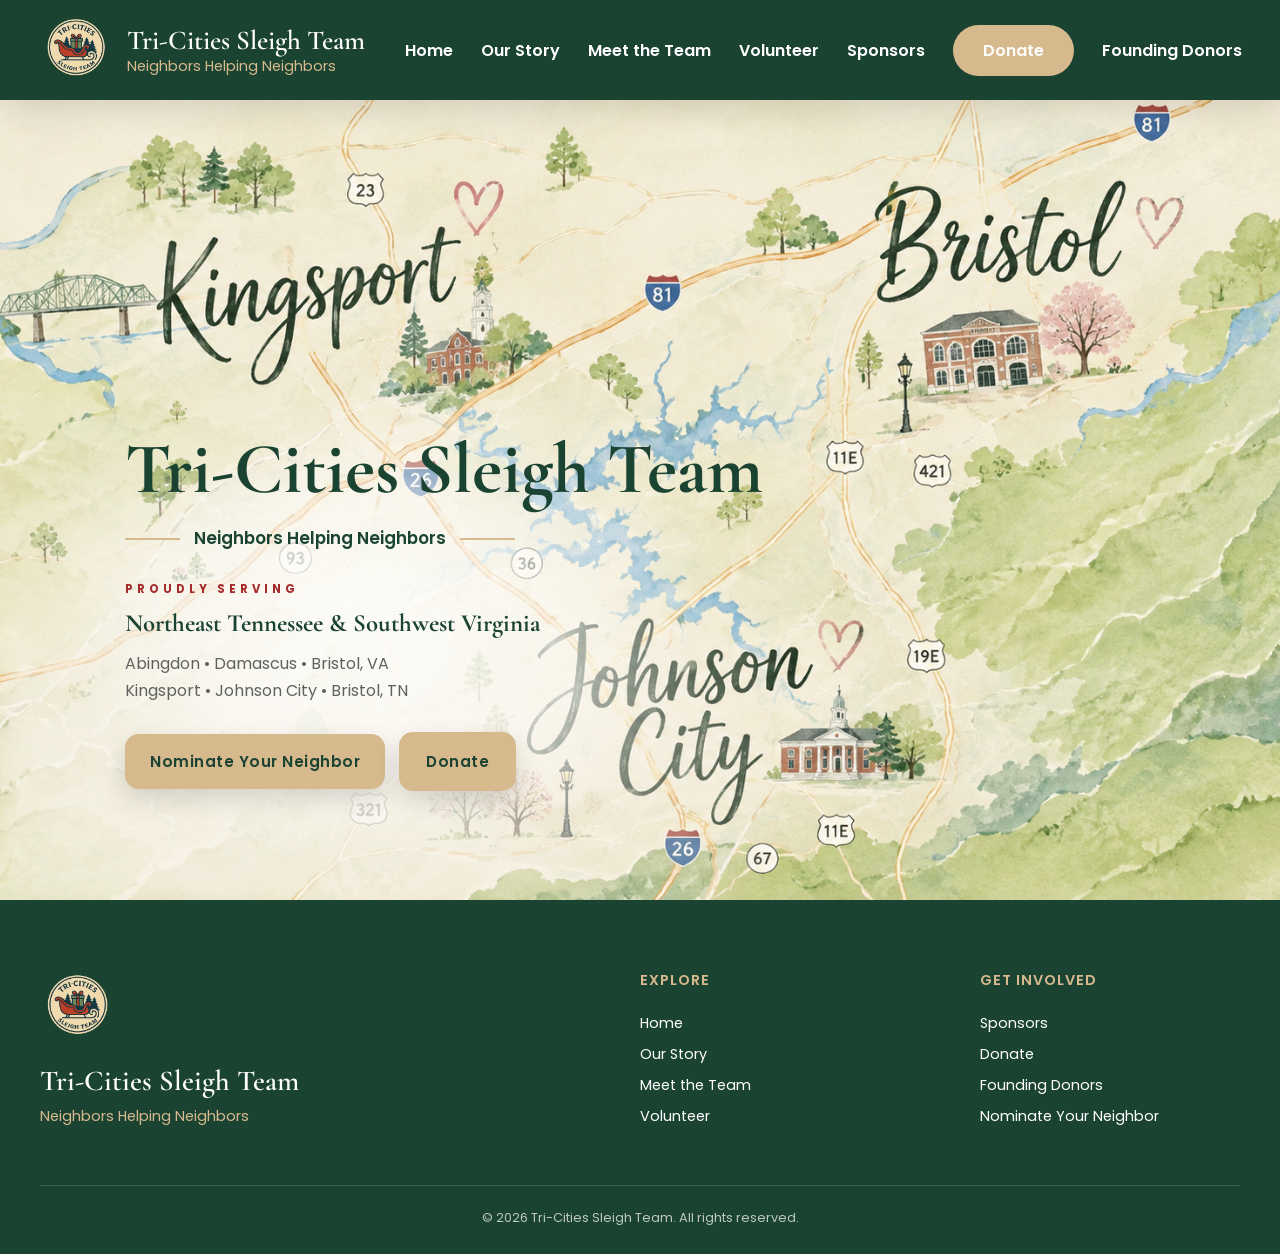
==== commit 2a6f019d: "Update class attribute for donation link" ====
--- a/index.html
+++ b/index.html
@@ -127,7 +127,7 @@
 
                 <a
     href="https://www.zeffy.com/en-US/donation-form/donate-to-change-lives-23209"
-    class="..."
+    class="btn btn-secondary"
     target="_blank"
     rel="noopener noreferrer"
 >
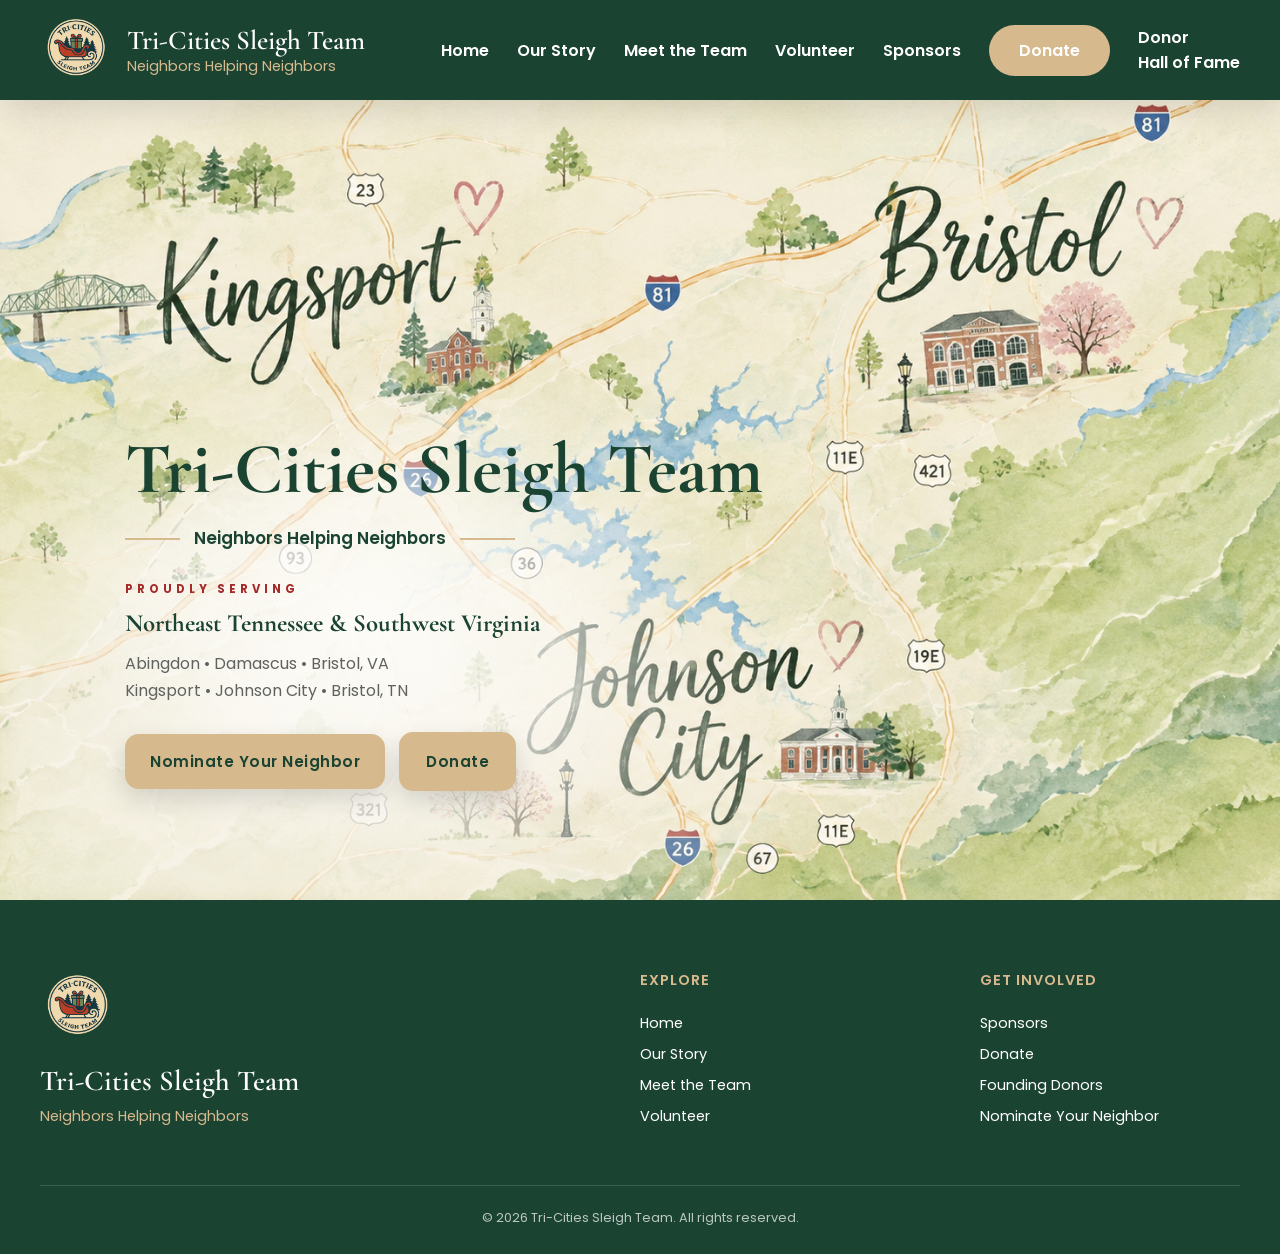
==== commit 54bc3559: "Update link text for Founding Donors" ====
--- a/index.html
+++ b/index.html
@@ -67,7 +67,7 @@
     Donate
 </a>
 
-            <a href="founding-donors.html">Founding Donors</a>
+            <a href="founding-donors.html">Donor<br>Hall of Fame</a>
         </nav>
 
     </div>
--- a/style.css
+++ b/style.css
@@ -2082,7 +2082,7 @@
 
     margin: 0 auto;
 
-    padding: 0 30px 0;
+    padding: 110px 30px 0;
 }
 
 .meet-team-heading {
@@ -3957,4 +3957,10 @@
         box-sizing: border-box;
     }
 
-}+}
+
+/* TEAM PAGE SPACING */
+
+.team-page-spacing {
+    padding-top: 120px;
+}
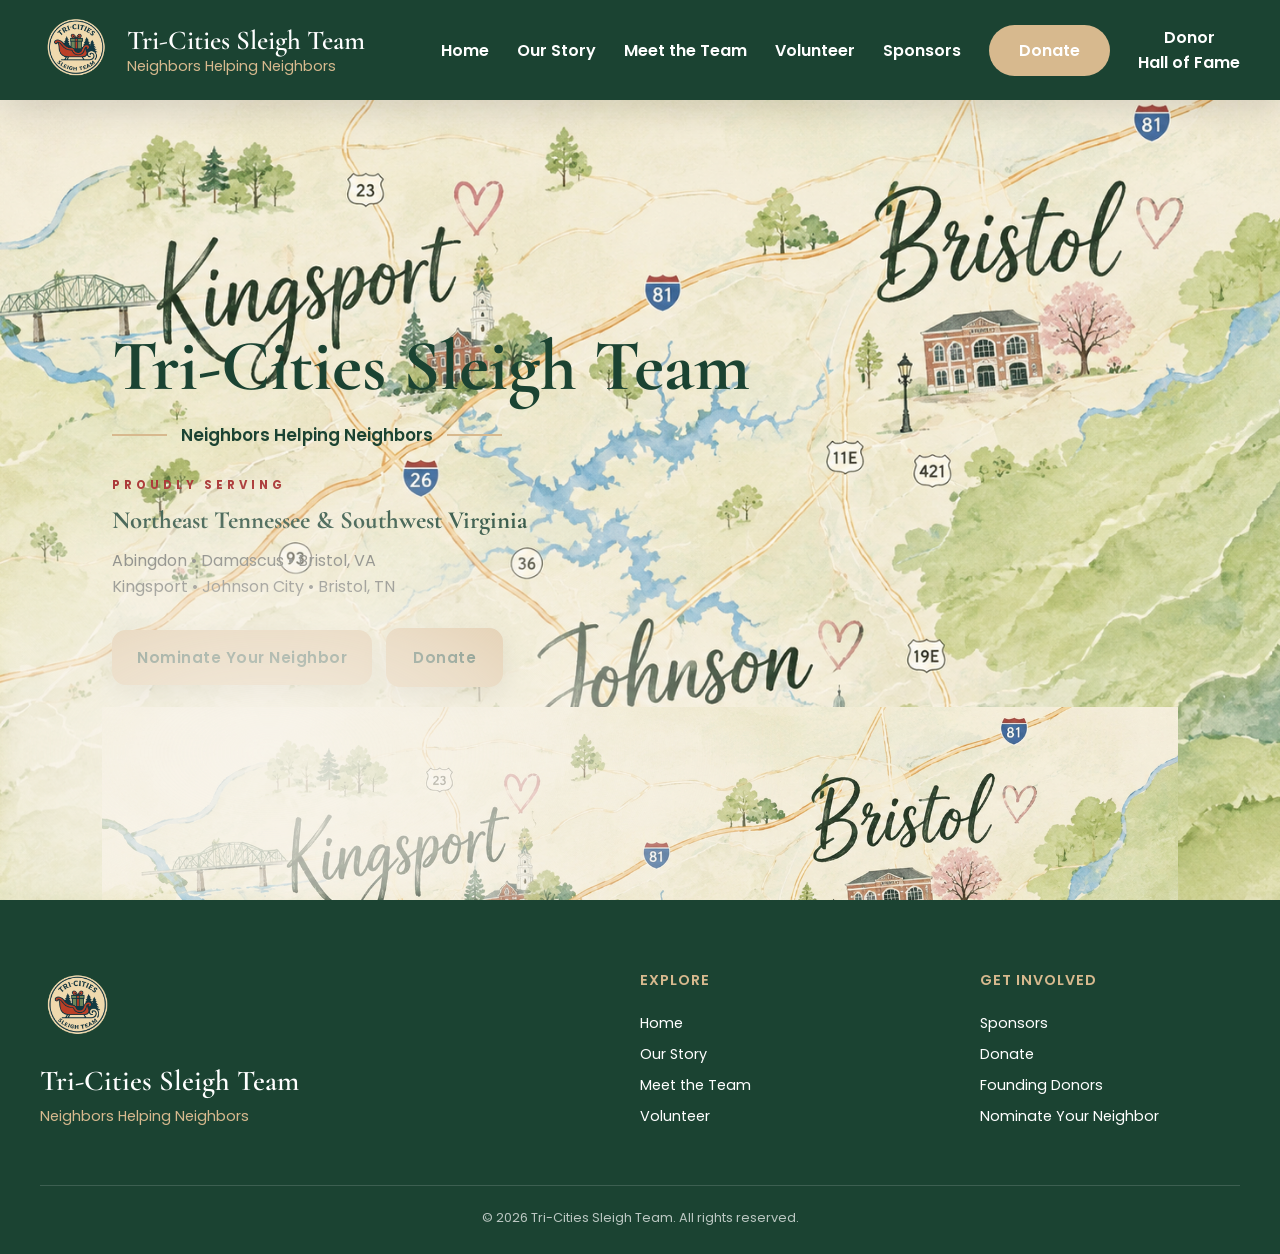
==== commit 0ee664af: "Refactor HTML structure and improve formatting" ====
--- a/index.html
+++ b/index.html
@@ -67,7 +67,9 @@
     Donate
 </a>
 
-            <a href="founding-donors.html">Donor<br>Hall of Fame</a>
+            <a href="founding-donors.html" class="donor-hall-link">
+    Donor<br>Hall of Fame
+</a>
         </nav>
 
     </div>
@@ -85,20 +87,18 @@
 
 <section class="home-hero">
 
-    <div class="hero-overlay">
+    <div class="hero-content">
 
         <div class="hero-text">
 
-            <h1>Tri-Cities Sleigh Team</h1>
+            <h1>
+                Tri-Cities Sleigh Team
+            </h1>
 
             <div class="hero-divider">
-
                 <span></span>
-
                 <p>Neighbors Helping Neighbors</p>
-
                 <span></span>
-
             </div>
 
             <div class="service-area">
@@ -108,36 +108,46 @@
                 </p>
 
                 <h3>
-                    Northeast Tennessee & Southwest Virginia
+                    Northeast Tennessee &amp; Southwest Virginia
                 </h3>
 
                 <p class="cities">
-    Abingdon • Damascus • Bristol, VA
-    <br>
-    Kingsport • Johnson City • Bristol, TN 
-</p>
+                    Abingdon • Damascus • Bristol, VA
+                    <br>
+                    Kingsport • Johnson City • Bristol, TN
+                </p>
 
             </div>
 
             <div class="hero-buttons">
 
-                <a href="nominate.html" class="btn">
+                <a
+                    href="nominate.html"
+                    class="btn"
+                >
                     Nominate Your Neighbor
                 </a>
 
                 <a
-    href="https://www.zeffy.com/en-US/donation-form/donate-to-change-lives-23209"
-    class="btn btn-secondary"
-    target="_blank"
-    rel="noopener noreferrer"
->
-    Donate
-</a>
-
-            </div>
-
-        </div>
-
+                    href="https://www.zeffy.com/en-US/donation-form/donate-to-change-lives-23209"
+                    class="btn btn-secondary"
+                    target="_blank"
+                    rel="noopener noreferrer"
+                >
+                    Donate
+                </a>
+
+            </div>
+
+        </div>
+
+    </div>
+
+    <div class="hero-image">
+        <img
+            src="images/tri-cities-map.png"
+            alt="Watercolor map of the Tri-Cities region"
+        >
     </div>
 
 </section>
--- a/style.css
+++ b/style.css
@@ -3964,3 +3964,30 @@
 .team-page-spacing {
     padding-top: 120px;
 }
+
+.donor-hall-link {
+    text-align: center;
+}
+
+/* LARGE DESKTOP HERO */
+
+@media (min-width: 1400px) {
+    .home-hero {
+        background-size: 100% auto;
+        background-position: center top;
+    }
+}
+
+.founding-donor-quote small {
+    font-size: 1.15rem;
+}
+
+.founding-donor-quote small {
+    display: block;
+    margin-top: 12px;
+    font-family: Georgia, "Times New Roman", serif;
+    font-size: 1.35rem;
+    font-weight: 500;
+    font-style: normal;
+    color: var(--green);
+}
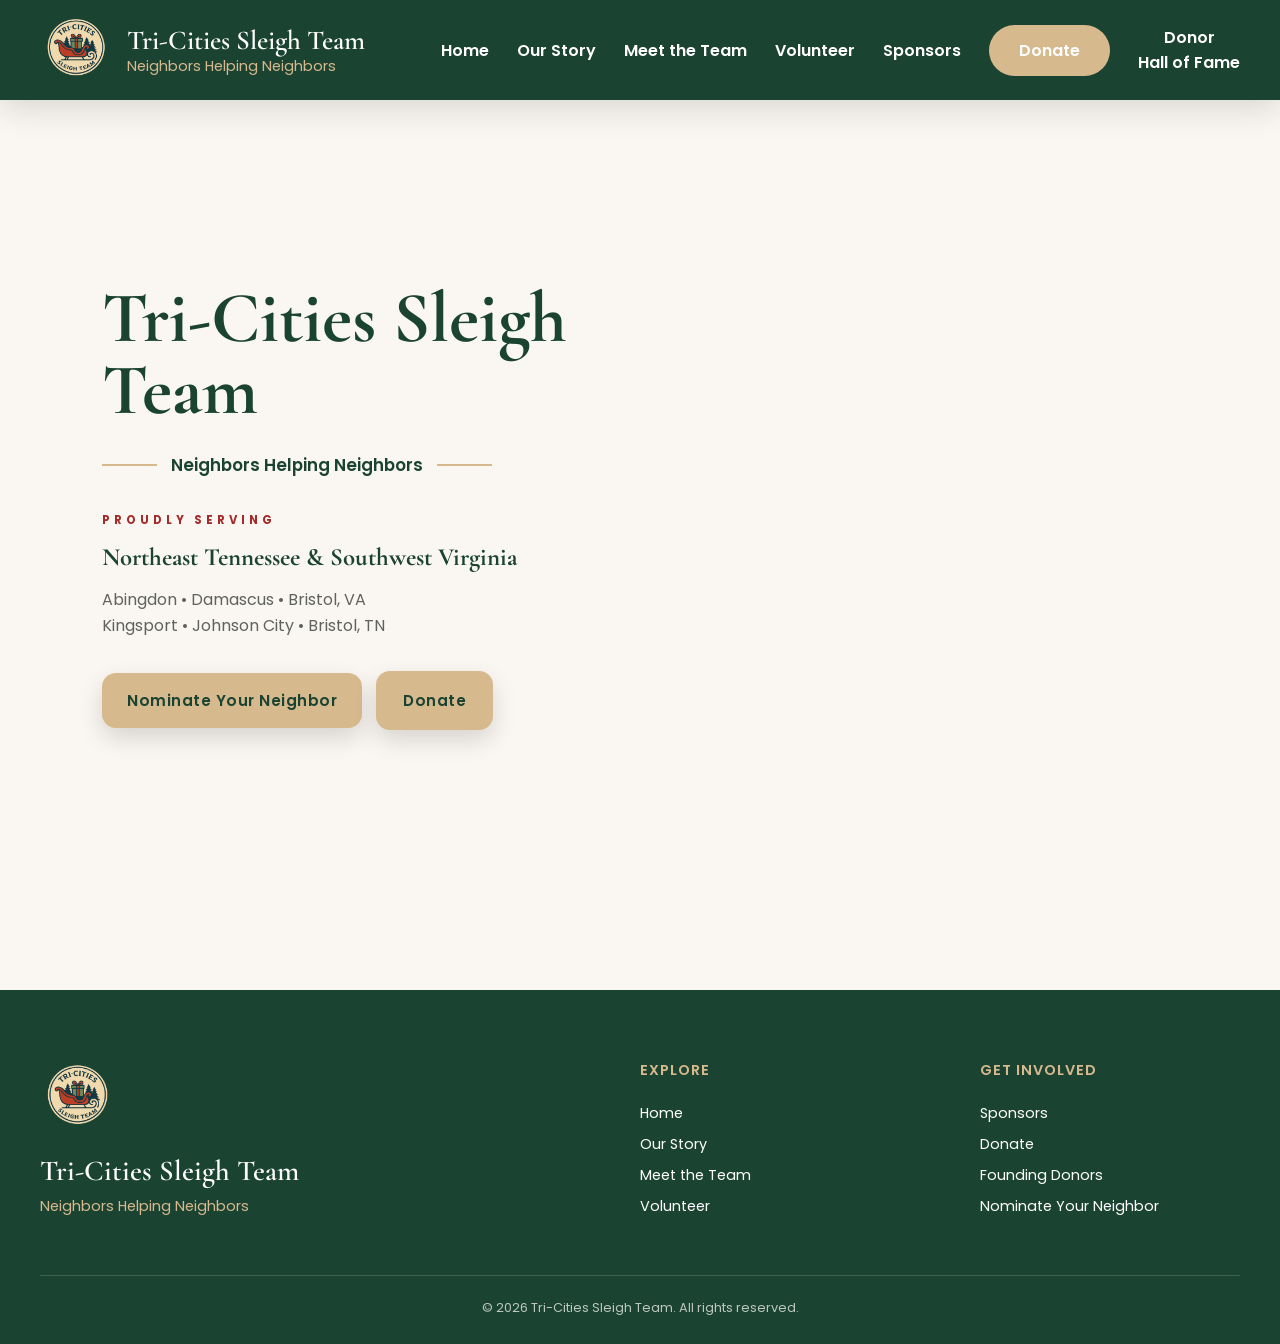
==== commit 25d7efbc: "Remove hero image from home hero section Removed the hero image section from the home hero." ====
--- a/index.html
+++ b/index.html
@@ -87,7 +87,7 @@
 
 <section class="home-hero">
 
-    <div class="hero-content">
+    <div class="hero-overlay">
 
         <div class="hero-text">
 
@@ -143,15 +143,7 @@
 
     </div>
 
-    <div class="hero-image">
-        <img
-            src="images/tri-cities-map.png"
-            alt="Watercolor map of the Tri-Cities region"
-        >
-    </div>
-
 </section>
-
 </main>
 
  <!-- =========================================
--- a/style.css
+++ b/style.css
@@ -521,182 +521,71 @@
 }
 
 /* =========================================
-   HOME HERO
-========================================= */
-
-.home-hero{
-
-    position:relative;
-
-   height:calc(100vh - 90px);
-
-    min-height:0;
-
-    background-image:url("images/tri-cities-map.png");
-
-    background-size:cover;
-
-    background-position:center center;
-
-    background-repeat:no-repeat;
-
-    padding:220px 8% 40px;
-
-    overflow:hidden;
-
-}
-
-
-/* =========================================
-   SOFT FADE BEHIND HERO CONTENT
-========================================= */
-
-.home-hero::after{
-
-    content:"";
-
-    position:absolute;
-
-    left:0;
-
-    bottom:0;
-
-    width:60%;
-
-    height:52%;
-
-    background:radial-gradient(
-        ellipse at 35% 65%,
-        rgba(248,244,236,.88) 0%,
-        rgba(248,244,236,.62) 35%,
-        rgba(248,244,236,.28) 58%,
-        rgba(248,244,236,0) 82%
-    );
-
-    filter:blur(10px);
-
-    pointer-events:none;
-
-    z-index:1;
-
-}
-
-
-/* =========================================
-   HERO CONTENT
-========================================= */
-
-.hero-overlay{
-
-    position:absolute;
-
-    left:9%;
-
-    bottom:11%;
-
-    width:520px;
-
-    max-width:42%;
-
-    text-align:left;
-
-    z-index:2;
-
-}
-
-
-/* =========================================
-   HERO TITLE
-========================================= */
-
-.hero-text{
-
-    position:relative;
-
-    padding:20px 10px;
-
-}
-
-
-.hero-text::before{
-
-    content:"";
-
-    position:absolute;
-
-    inset:-35px -50px;
-
-    background:radial-gradient(
-        ellipse,
-        rgba(255,255,255,.82) 0%,
-        rgba(255,255,255,.48) 42%,
-        rgba(255,255,255,0) 75%
-    );
-
-    filter:blur(22px);
-
-    z-index:-1;
-
-}
-
-
-/* =========================================
-   TITLE
-========================================= */
-
-.hero-text h1{
-
-    font-size:4.5rem;
-
-    line-height:1;
-
-    color:var(--green);
-
-    margin-bottom:18px;
-
-    font-weight:700;
-
-    white-space:nowrap;
-
-}
-
-
-/* =========================================
-   DIVIDER
-========================================= */
-
-.hero-divider{
-
-    display:flex;
-
-    align-items:center;
-
-    justify-content:flex-start;
-
-    gap:14px;
-
-    margin-bottom:25px;
-
-}
-
-.hero-divider span{
-
-    width:55px;
-
-    height:2px;
-
-    background:var(--tan);
-
-}
-
-.hero-divider p{
-
-    color:var(--green);
-
-    font-size:1.05rem;
-
-    font-weight:600;
-
+   HOME HERO — SPLIT LAYOUT
+========================================= */
+
+.home-hero {
+    display: grid;
+    grid-template-columns: 44% 56%;
+    min-height: calc(100vh - 92px);
+    margin-top: 92px;
+    background: var(--cream);
+    overflow: hidden;
+}
+
+
+/* =========================================
+   LEFT SIDE — CREAM CONTENT
+========================================= */
+
+.hero-content {
+    display: flex;
+    align-items: center;
+    background: var(--cream);
+    padding: 70px 8%;
+    box-sizing: border-box;
+}
+
+.hero-text {
+    width: 100%;
+    max-width: 600px;
+    margin: 0 auto;
+    text-align: left;
+}
+
+.hero-text h1 {
+    font-size: 4.5rem;
+    line-height: 1;
+    color: var(--green);
+    margin-bottom: 24px;
+    font-weight: 700;
+    white-space: normal;
+}
+
+
+/* =========================================
+   HERO DIVIDER
+========================================= */
+
+.hero-divider {
+    display: flex;
+    align-items: center;
+    justify-content: flex-start;
+    gap: 14px;
+    margin-bottom: 30px;
+}
+
+.hero-divider span {
+    width: 55px;
+    height: 2px;
+    background: var(--tan);
+}
+
+.hero-divider p {
+    margin: 0;
+    color: var(--green);
+    font-size: 1.05rem;
+    font-weight: 600;
 }
 
 
@@ -704,46 +593,29 @@
    SERVICE AREA
 ========================================= */
 
-.service-area{
-
-    margin-bottom:28px;
-
-}
-
-.service-title{
-
-    color:var(--red);
-
-    font-size:.72rem;
-
-    letter-spacing:4px;
-
-    font-weight:700;
-
-    margin-bottom:10px;
-
-}
-
-.service-area h3{
-
-    font-size:1.55rem;
-
-    line-height:1.2;
-
-    color:var(--green);
-
-    margin-bottom:12px;
-
-}
-
-.cities{
-
-    font-size:1rem;
-
-    line-height:1.65;
-
-    color:#5f625e;
-
+.service-area {
+    margin-bottom: 32px;
+}
+
+.service-title {
+    color: var(--red);
+    font-size: .72rem;
+    letter-spacing: 4px;
+    font-weight: 700;
+    margin-bottom: 12px;
+}
+
+.service-area h3 {
+    font-size: 1.55rem;
+    line-height: 1.2;
+    color: var(--green);
+    margin-bottom: 14px;
+}
+
+.cities {
+    font-size: 1rem;
+    line-height: 1.65;
+    color: #5f625e;
 }
 
 
@@ -751,212 +623,119 @@
    HERO BUTTONS
 ========================================= */
 
-.hero-buttons{
-
-    display:flex;
-
-    justify-content:flex-start;
-
-    align-items:center;
-
-    gap:14px;
-
-    flex-wrap:wrap;
-
-}
-
-.hero-buttons .btn{
-
-    padding:16px 25px;
-
-    font-size:.95rem;
-
-    border-radius:14px;
-
-    box-shadow:0 10px 25px rgba(0,0,0,.14);
-
-}
-
-.hero-buttons .btn:hover{
-
-    transform:translateY(-3px);
-
-}
-
-/* ---------- Donate Button ---------- */
-
-.hero-buttons .btn-secondary{
-
-    background:var(--tan);
-
-    color:var(--green);
-
-    border:2px solid var(--tan);
-
-    opacity:1;
-
-}
-
-.hero-buttons .btn-secondary:hover{
-
-    background:var(--tan);
-
-    color:var(--green);
-
-}
-
-
-
-/* =========================================
-   HOME HERO — TABLET
-========================================= */
-
-@media (min-width: 701px) and (max-width: 800px) {
-
-    .hero-overlay {
-    left: 6%;
-    bottom: 10%;
-    width: 70%;
-    max-width: 70%;
-}
+.hero-buttons {
+    display: flex;
+    justify-content: flex-start;
+    align-items: center;
+    gap: 14px;
+    flex-wrap: wrap;
+}
+
+.hero-buttons .btn {
+    padding: 16px 25px;
+    font-size: .95rem;
+    border-radius: 14px;
+    box-shadow: 0 10px 25px rgba(0,0,0,.14);
+}
+
+.hero-buttons .btn:hover {
+    transform: translateY(-3px);
+}
+
+
+/* Donate button */
+
+.hero-buttons .btn-secondary {
+    background: var(--tan);
+    color: var(--green);
+    border: 2px solid var(--tan);
+    opacity: 1;
+}
+
+.hero-buttons .btn-secondary:hover {
+    background: var(--tan);
+    color: var(--green);
+}
+
+
+/* =========================================
+   RIGHT SIDE — MAP
+========================================= */
+
+.hero-image {
+    width: 100%;
+    height: 100%;
+    min-height: 100%;
+    overflow: hidden;
+}
+
+.hero-image img {
+    display: block;
+    width: 100%;
+    height: 100%;
+    object-fit: cover;
+    object-position: center;
+}
+
+
+/* =========================================
+   HOME HERO — MOBILE
+========================================= */
+
+@media (max-width: 700px) {
+
+    .home-hero {
+        display: flex;
+        flex-direction: column;
+        min-height: auto;
+        margin-top: 78px;
+    }
+
+    .hero-content {
+        width: 100%;
+        padding: 70px 6% 65px;
+    }
 
     .hero-text {
-        padding: 20px 5px;
+        max-width: 100%;
+        text-align: center;
     }
 
     .hero-text h1 {
-        font-size: 3.8rem;
+        font-size: 2.7rem;
         line-height: 1;
         white-space: normal;
     }
 
     .hero-divider {
-        gap: 14px;
+        justify-content: center;
     }
 
     .hero-divider span {
-        width: 45px;
-    }
-
-    .hero-divider p {
-        font-size: 1.1rem;
+        width: 40px;
     }
 
     .service-area h3 {
-        font-size: 1.5rem;
+        font-size: 1.35rem;
     }
 
     .cities {
-        font-size: 1rem;
+        font-size: .95rem;
     }
 
     .hero-buttons {
-        gap: 14px;
+        justify-content: center;
     }
 
     .hero-buttons .btn {
-        padding: 15px 24px;
-        font-size: 1rem;
-    }
-
-}
-
-
-/* =========================================
-   MOBILE
-========================================= */
-
-@media (max-width:700px){
-
-    .home-hero{
-
-        height:auto;
-
-        min-height:850px;
-
-        background-position:center top;
-
-    }
-
-    .home-hero::after{
-
-        width:100%;
-
-        height:65%;
-
-        background:radial-gradient(
-            ellipse at 50% 70%,
-            rgba(248,244,236,.96) 0%,
-            rgba(248,244,236,.72) 42%,
-            rgba(248,244,236,0) 80%
-        );
-
-    }
-
-    .hero-overlay{
-
-        left:6%;
-
-        bottom:5%;
-
-        width:88%;
-
-        max-width:none;
-
-        text-align:center;
-
-    }
-
-    .hero-text{
-
-        padding:20px 5px;
-
-    }
-
-    .hero-text h1{
-
-    font-size:2.7rem;
-
-    line-height:1;
-
-    white-space:normal;
-
-}
-
-    .hero-divider{
-
-        justify-content:center;
-
-    }
-
-    .hero-divider span{
-
-        width:40px;
-
-    }
-
-    .service-area h3{
-
-        font-size:1.35rem;
-
-    }
-
-    .cities{
-
-        font-size:.95rem;
-
-    }
-
-    .hero-buttons{
-
-        justify-content:center;
-
-    }
-
-    .hero-buttons .btn{
-
-        width:100%;
-
+        width: 100%;
+        box-sizing: border-box;
+    }
+
+    .hero-image {
+        width: 100%;
+        height: 520px;
+        min-height: 520px;
     }
 
 }
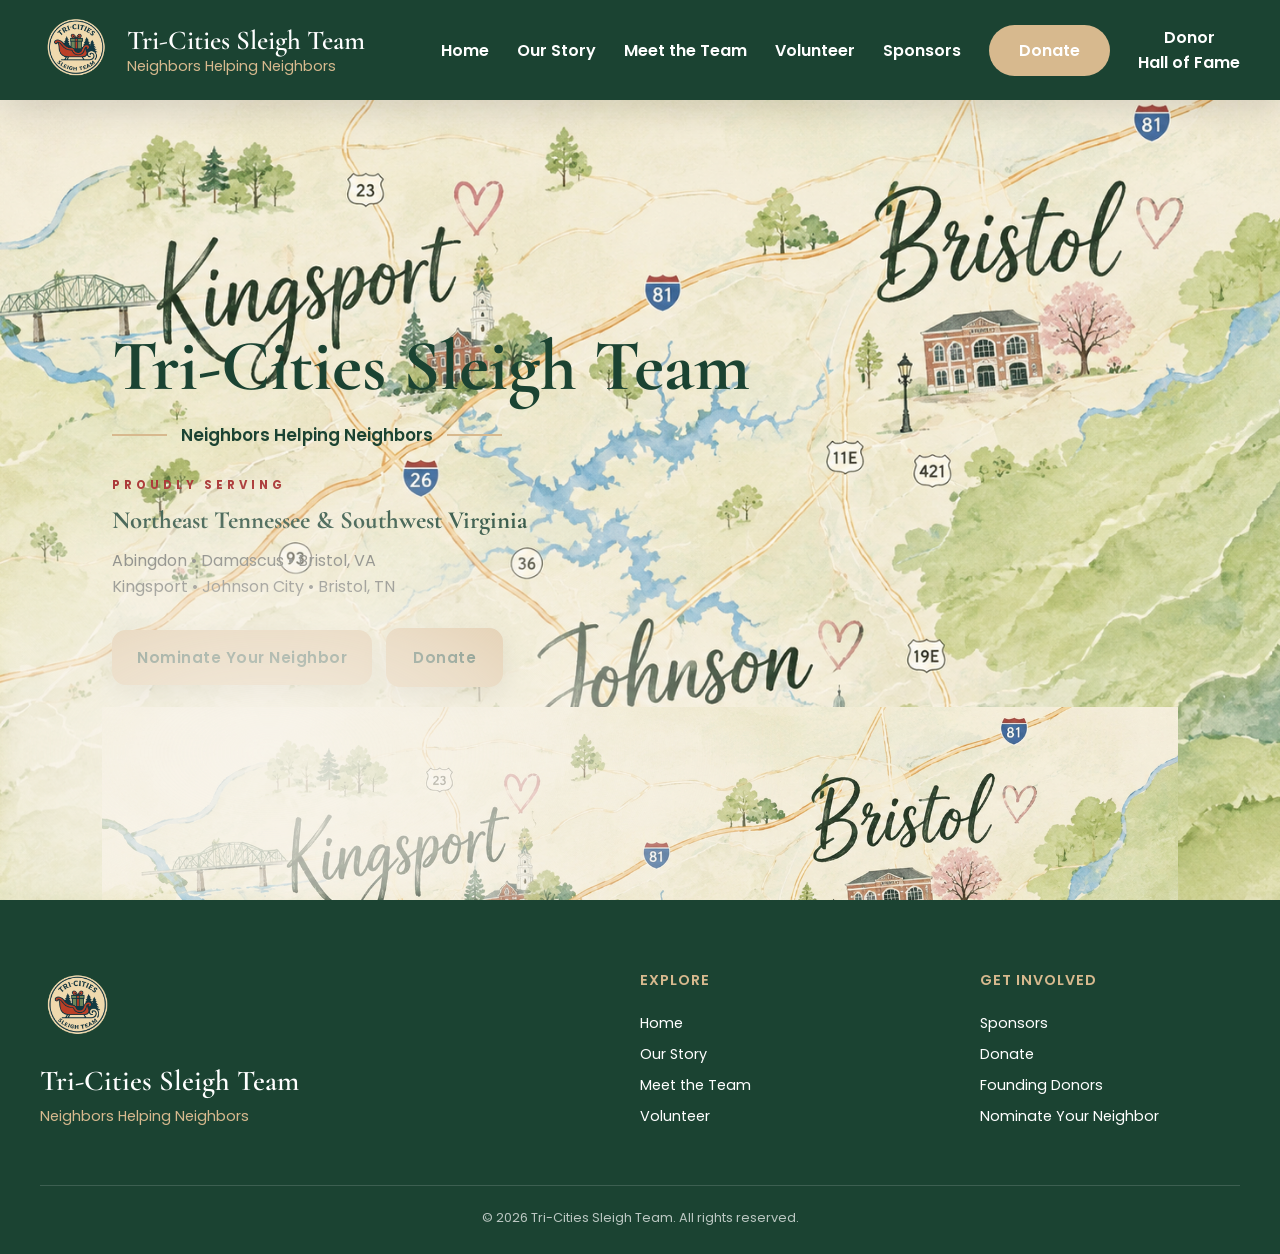
==== commit 65d204c6: "Update index.html" ====
--- a/index.html
+++ b/index.html
@@ -87,7 +87,7 @@
 
 <section class="home-hero">
 
-    <div class="hero-overlay">
+    <div class="hero-content">
 
         <div class="hero-text">
 
@@ -143,6 +143,15 @@
 
     </div>
 
+    <div class="hero-image">
+
+        <img
+            src="images/tri-cities-map.png"
+            alt="Watercolor map of the Tri-Cities region"
+        >
+
+    </div>
+
 </section>
 </main>
 
--- a/style.css
+++ b/style.css
@@ -521,221 +521,282 @@
 }
 
 /* =========================================
-   HOME HERO — SPLIT LAYOUT
-========================================= */
-
-.home-hero {
-    display: grid;
-    grid-template-columns: 44% 56%;
-    min-height: calc(100vh - 92px);
-    margin-top: 92px;
-    background: var(--cream);
-    overflow: hidden;
-}
-
-
-/* =========================================
-   LEFT SIDE — CREAM CONTENT
-========================================= */
-
-.hero-content {
-    display: flex;
-    align-items: center;
-    background: var(--cream);
-    padding: 70px 8%;
-    box-sizing: border-box;
-}
-
-.hero-text {
-    width: 100%;
-    max-width: 600px;
-    margin: 0 auto;
-    text-align: left;
-}
-
-.hero-text h1 {
-    font-size: 4.5rem;
-    line-height: 1;
-    color: var(--green);
-    margin-bottom: 24px;
-    font-weight: 700;
-    white-space: normal;
-}
-
-
-/* =========================================
-   HERO DIVIDER
-========================================= */
-
-.hero-divider {
-    display: flex;
-    align-items: center;
-    justify-content: flex-start;
-    gap: 14px;
-    margin-bottom: 30px;
-}
-
-.hero-divider span {
-    width: 55px;
-    height: 2px;
-    background: var(--tan);
-}
-
-.hero-divider p {
-    margin: 0;
-    color: var(--green);
-    font-size: 1.05rem;
-    font-weight: 600;
-}
-
-
-/* =========================================
-   SERVICE AREA
-========================================= */
-
-.service-area {
-    margin-bottom: 32px;
-}
-
-.service-title {
-    color: var(--red);
-    font-size: .72rem;
-    letter-spacing: 4px;
-    font-weight: 700;
-    margin-bottom: 12px;
-}
-
-.service-area h3 {
-    font-size: 1.55rem;
-    line-height: 1.2;
-    color: var(--green);
-    margin-bottom: 14px;
-}
-
-.cities {
-    font-size: 1rem;
-    line-height: 1.65;
-    color: #5f625e;
-}
-
-
-/* =========================================
-   HERO BUTTONS
-========================================= */
-
-.hero-buttons {
-    display: flex;
-    justify-content: flex-start;
-    align-items: center;
-    gap: 14px;
-    flex-wrap: wrap;
-}
-
-.hero-buttons .btn {
-    padding: 16px 25px;
-    font-size: .95rem;
-    border-radius: 14px;
-    box-shadow: 0 10px 25px rgba(0,0,0,.14);
-}
-
-.hero-buttons .btn:hover {
-    transform: translateY(-3px);
-}
-
-
-/* Donate button */
-
-.hero-buttons .btn-secondary {
-    background: var(--tan);
-    color: var(--green);
-    border: 2px solid var(--tan);
-    opacity: 1;
-}
-
-.hero-buttons .btn-secondary:hover {
-    background: var(--tan);
-    color: var(--green);
-}
-
-
-/* =========================================
-   RIGHT SIDE — MAP
-========================================= */
-
-.hero-image {
-    width: 100%;
-    height: 100%;
-    min-height: 100%;
-    overflow: hidden;
-}
-
-.hero-image img {
-    display: block;
-    width: 100%;
-    height: 100%;
-    object-fit: cover;
-    object-position: center;
-}
-
-
-/* =========================================
-   HOME HERO — MOBILE
-========================================= */
-
-@media (max-width: 700px) {
-
-    .home-hero {
-        display: flex;
-        flex-direction: column;
-        min-height: auto;
-        margin-top: 78px;
-    }
-
-    .hero-content {
-        width: 100%;
-        padding: 70px 6% 65px;
-    }
-
-    .hero-text {
-        max-width: 100%;
-        text-align: center;
-    }
-
-    .hero-text h1 {
-        font-size: 2.7rem;
-        line-height: 1;
-        white-space: normal;
-    }
-
-    .hero-divider {
-        justify-content: center;
-    }
-
-    .hero-divider span {
-        width: 40px;
-    }
-
-    .service-area h3 {
-        font-size: 1.35rem;
-    }
-
-    .cities {
-        font-size: .95rem;
-    }
-
-    .hero-buttons {
-        justify-content: center;
-    }
-
-    .hero-buttons .btn {
-        width: 100%;
-        box-sizing: border-box;
-    }
-
-    .hero-image {
-        width: 100%;
-        height: 520px;
-        min-height: 520px;
+HOME HERO
+========================================= */
+
+.home-hero{
+    position:relative;
+    height:calc(100vh - 90px);
+    min-height:0;
+    background-image:url("images/tri-cities-map.png");
+    background-size:cover;
+    background-position:center center;
+    background-repeat:no-repeat;
+    padding:220px 8% 40px;
+    overflow:hidden;
+}
+
+
+/* SOFT FADE BEHIND HERO CONTENT */
+
+.home-hero::after{
+    content:"";
+    position:absolute;
+    left:0;
+    bottom:0;
+    width:60%;
+    height:52%;
+    background:radial-gradient(
+        ellipse at 35% 65%,
+        rgba(248,244,236,.88) 0%,
+        rgba(248,244,236,.62) 35%,
+        rgba(248,244,236,.28) 58%,
+        rgba(248,244,236,0) 82%
+    );
+    filter:blur(10px);
+    pointer-events:none;
+    z-index:1;
+}
+
+
+/* HERO CONTENT */
+
+.hero-overlay{
+    position:absolute;
+    left:9%;
+    bottom:11%;
+    width:520px;
+    max-width:42%;
+    text-align:left;
+    z-index:2;
+}
+
+
+/* HERO TITLE */
+
+.hero-text{
+    position:relative;
+    padding:20px 10px;
+}
+
+.hero-text::before{
+    content:"";
+    position:absolute;
+    inset:-35px -50px;
+    background:radial-gradient(
+        ellipse,
+        rgba(255,255,255,.82) 0%,
+        rgba(255,255,255,.48) 42%,
+        rgba(255,255,255,0) 75%
+    );
+    filter:blur(22px);
+    z-index:-1;
+}
+
+.hero-text h1{
+    font-size:4.5rem;
+    line-height:1;
+    color:var(--green);
+    margin-bottom:18px;
+    font-weight:700;
+    white-space:nowrap;
+}
+
+
+/* HERO DIVIDER */
+
+.hero-divider{
+    display:flex;
+    align-items:center;
+    justify-content:flex-start;
+    gap:14px;
+    margin-bottom:25px;
+}
+
+.hero-divider span{
+    width:55px;
+    height:2px;
+    background:var(--tan);
+}
+
+.hero-divider p{
+    color:var(--green);
+    font-size:1.05rem;
+    font-weight:600;
+}
+
+
+/* SERVICE AREA */
+
+.service-area{
+    margin-bottom:28px;
+}
+
+.service-title{
+    color:var(--red);
+    font-size:.72rem;
+    letter-spacing:4px;
+    font-weight:700;
+    margin-bottom:10px;
+}
+
+.service-area h3{
+    font-size:1.55rem;
+    line-height:1.2;
+    color:var(--green);
+    margin-bottom:12px;
+}
+
+.cities{
+    font-size:1rem;
+    line-height:1.65;
+    color:#5f625e;
+}
+
+
+/* HERO BUTTONS */
+
+.hero-buttons{
+    display:flex;
+    justify-content:flex-start;
+    align-items:center;
+    gap:14px;
+    flex-wrap:wrap;
+}
+
+.hero-buttons .btn{
+    padding:16px 25px;
+    font-size:.95rem;
+    border-radius:14px;
+    box-shadow:0 10px 25px rgba(0,0,0,.14);
+}
+
+.hero-buttons .btn:hover{
+    transform:translateY(-3px);
+}
+
+.hero-buttons .btn-secondary{
+    background:var(--tan);
+    color:var(--green);
+    border:2px solid var(--tan);
+    opacity:1;
+}
+
+.hero-buttons .btn-secondary:hover{
+    background:var(--tan);
+    color:var(--green);
+}
+
+@media (min-width:701px) and (max-width:800px) {
+
+    .hero-overlay{
+        left:6%;
+        bottom:7%;
+        width:70%;
+        max-width:70%;
+    }
+
+    .hero-text{
+        padding:20px 5px;
+    }
+
+    .hero-text h1{
+        font-size:3.8rem;
+        line-height:1;
+        white-space:normal;
+    }
+
+    .hero-divider{
+        gap:14px;
+    }
+
+    .hero-divider span{
+        width:45px;
+    }
+
+    .hero-divider p{
+        font-size:1.1rem;
+    }
+
+    .service-area h3{
+        font-size:1.5rem;
+    }
+
+    .cities{
+        font-size:1rem;
+    }
+
+    .hero-buttons{
+        gap:14px;
+    }
+
+    .hero-buttons .btn{
+        padding:15px 24px;
+        font-size:1rem;
+    }
+
+}
+
+
+@media (max-width:700px){
+
+    .home-hero{
+        height:auto;
+        min-height:850px;
+        background-position:center top;
+    }
+
+    .home-hero::after{
+        width:100%;
+        height:60%;
+        bottom:0;
+    }
+
+    .hero-overlay{
+        left:6%;
+        bottom:6%;
+        width:88%;
+        max-width:88%;
+    }
+
+    .hero-text{
+        padding:20px 5px;
+    }
+
+    .hero-text h1{
+        font-size:2.7rem;
+        line-height:1;
+        white-space:normal;
+    }
+
+    .hero-divider{
+        gap:10px;
+    }
+
+    .hero-divider span{
+        width:35px;
+    }
+
+    .hero-divider p{
+        font-size:.9rem;
+    }
+
+    .service-area h3{
+        font-size:1.35rem;
+    }
+
+    .cities{
+        font-size:.95rem;
+    }
+
+    .hero-buttons{
+        gap:10px;
+    }
+
+    .hero-buttons .btn{
+        width:100%;
+        box-sizing:border-box;
+        text-align:center;
     }
 
 }
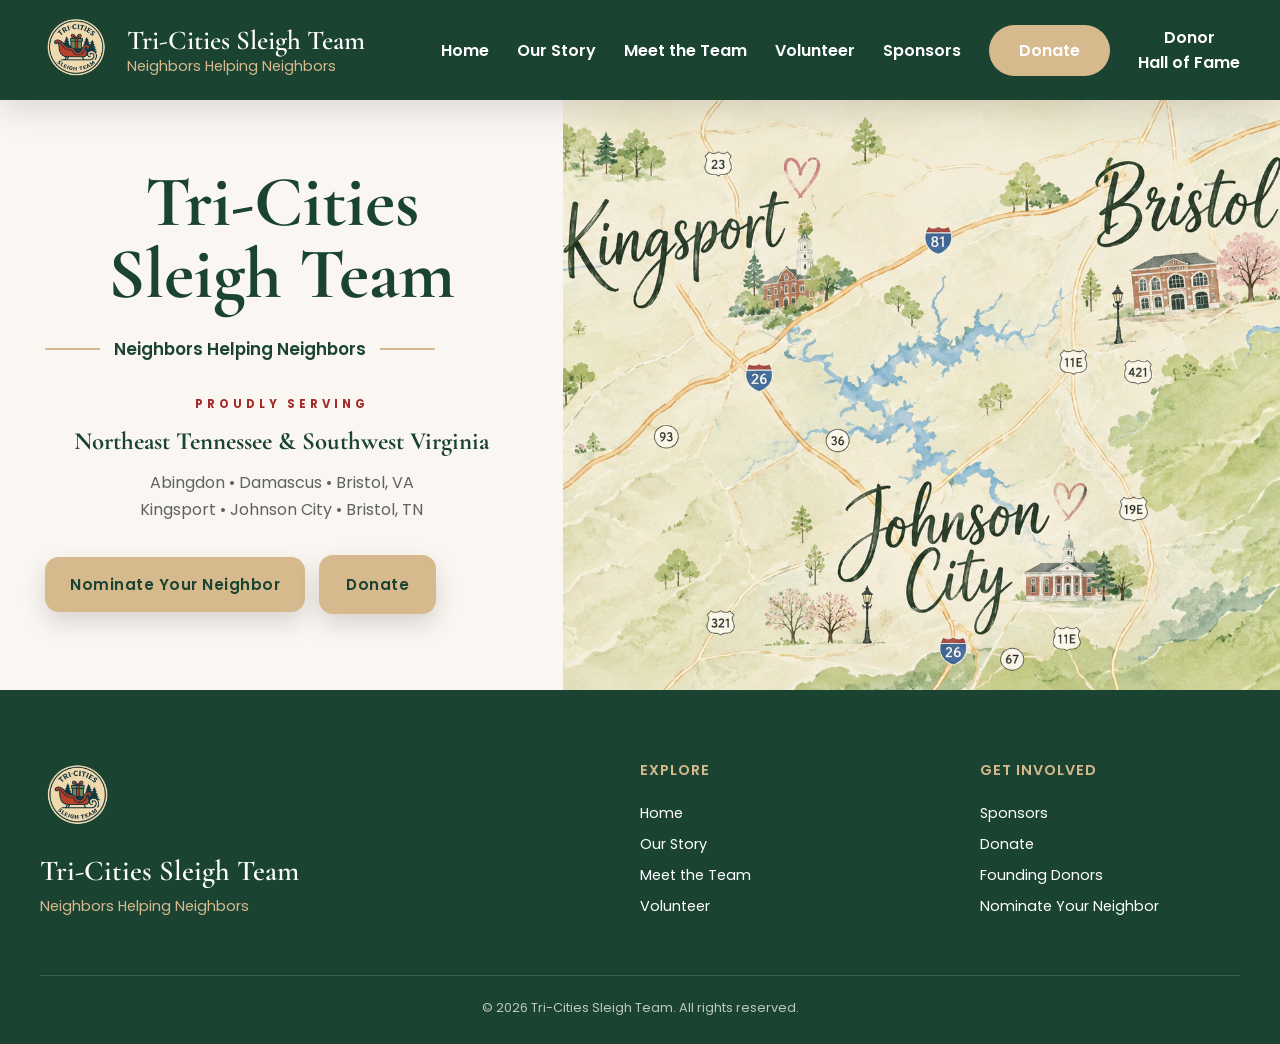
==== commit 7c0cdcf3: "Update hero text in index.html" ====
--- a/index.html
+++ b/index.html
@@ -92,9 +92,9 @@
         <div class="hero-text">
 
             <h1>
-                Tri-Cities Sleigh Team
-            </h1>
-
+    Tri-Cities<br>
+    Sleigh Team
+</h1>
             <div class="hero-divider">
                 <span></span>
                 <p>Neighbors Helping Neighbors</p>
--- a/style.css
+++ b/style.css
@@ -521,282 +521,253 @@
 }
 
 /* =========================================
-HOME HERO
-========================================= */
-
-.home-hero{
-    position:relative;
-    height:calc(100vh - 90px);
-    min-height:0;
-    background-image:url("images/tri-cities-map.png");
-    background-size:cover;
-    background-position:center center;
-    background-repeat:no-repeat;
-    padding:220px 8% 40px;
-    overflow:hidden;
-}
-
-
-/* SOFT FADE BEHIND HERO CONTENT */
-
-.home-hero::after{
-    content:"";
-    position:absolute;
-    left:0;
-    bottom:0;
-    width:60%;
-    height:52%;
-    background:radial-gradient(
-        ellipse at 35% 65%,
-        rgba(248,244,236,.88) 0%,
-        rgba(248,244,236,.62) 35%,
-        rgba(248,244,236,.28) 58%,
-        rgba(248,244,236,0) 82%
-    );
-    filter:blur(10px);
-    pointer-events:none;
-    z-index:1;
-}
-
-
-/* HERO CONTENT */
-
-.hero-overlay{
-    position:absolute;
-    left:9%;
-    bottom:11%;
-    width:520px;
-    max-width:42%;
-    text-align:left;
-    z-index:2;
-}
-
-
-/* HERO TITLE */
-
-.hero-text{
-    position:relative;
-    padding:20px 10px;
-}
-
-.hero-text::before{
-    content:"";
-    position:absolute;
-    inset:-35px -50px;
-    background:radial-gradient(
-        ellipse,
-        rgba(255,255,255,.82) 0%,
-        rgba(255,255,255,.48) 42%,
-        rgba(255,255,255,0) 75%
-    );
-    filter:blur(22px);
-    z-index:-1;
-}
-
-.hero-text h1{
-    font-size:4.5rem;
-    line-height:1;
-    color:var(--green);
-    margin-bottom:18px;
-    font-weight:700;
-    white-space:nowrap;
-}
-
-
-/* HERO DIVIDER */
-
-.hero-divider{
-    display:flex;
-    align-items:center;
-    justify-content:flex-start;
-    gap:14px;
-    margin-bottom:25px;
-}
-
-.hero-divider span{
-    width:55px;
-    height:2px;
-    background:var(--tan);
-}
-
-.hero-divider p{
-    color:var(--green);
-    font-size:1.05rem;
-    font-weight:600;
-}
-
-
-/* SERVICE AREA */
-
-.service-area{
-    margin-bottom:28px;
-}
-
-.service-title{
-    color:var(--red);
-    font-size:.72rem;
-    letter-spacing:4px;
-    font-weight:700;
-    margin-bottom:10px;
-}
-
-.service-area h3{
-    font-size:1.55rem;
-    line-height:1.2;
-    color:var(--green);
-    margin-bottom:12px;
-}
-
-.cities{
-    font-size:1rem;
-    line-height:1.65;
-    color:#5f625e;
-}
-
-
-/* HERO BUTTONS */
-
-.hero-buttons{
-    display:flex;
-    justify-content:flex-start;
-    align-items:center;
-    gap:14px;
-    flex-wrap:wrap;
-}
-
-.hero-buttons .btn{
-    padding:16px 25px;
-    font-size:.95rem;
-    border-radius:14px;
-    box-shadow:0 10px 25px rgba(0,0,0,.14);
-}
-
-.hero-buttons .btn:hover{
-    transform:translateY(-3px);
-}
-
-.hero-buttons .btn-secondary{
-    background:var(--tan);
-    color:var(--green);
-    border:2px solid var(--tan);
-    opacity:1;
-}
-
-.hero-buttons .btn-secondary:hover{
-    background:var(--tan);
-    color:var(--green);
-}
-
-@media (min-width:701px) and (max-width:800px) {
-
-    .hero-overlay{
-        left:6%;
-        bottom:7%;
-        width:70%;
-        max-width:70%;
-    }
-
-    .hero-text{
-        padding:20px 5px;
-    }
-
-    .hero-text h1{
-        font-size:3.8rem;
-        line-height:1;
-        white-space:normal;
-    }
-
-    .hero-divider{
-        gap:14px;
-    }
-
-    .hero-divider span{
-        width:45px;
-    }
-
-    .hero-divider p{
-        font-size:1.1rem;
-    }
-
-    .service-area h3{
-        font-size:1.5rem;
-    }
-
-    .cities{
-        font-size:1rem;
-    }
-
-    .hero-buttons{
-        gap:14px;
-    }
-
-    .hero-buttons .btn{
-        padding:15px 24px;
-        font-size:1rem;
-    }
-
-}
-
-
-@media (max-width:700px){
-
-    .home-hero{
-        height:auto;
-        min-height:850px;
-        background-position:center top;
-    }
-
-    .home-hero::after{
-        width:100%;
-        height:60%;
-        bottom:0;
-    }
-
-    .hero-overlay{
-        left:6%;
-        bottom:6%;
-        width:88%;
-        max-width:88%;
-    }
-
-    .hero-text{
-        padding:20px 5px;
-    }
-
-    .hero-text h1{
-        font-size:2.7rem;
-        line-height:1;
-        white-space:normal;
-    }
-
-    .hero-divider{
-        gap:10px;
-    }
-
-    .hero-divider span{
-        width:35px;
-    }
-
-    .hero-divider p{
-        font-size:.9rem;
-    }
-
-    .service-area h3{
-        font-size:1.35rem;
-    }
-
-    .cities{
-        font-size:.95rem;
-    }
-
-    .hero-buttons{
-        gap:10px;
-    }
-
-    .hero-buttons .btn{
-        width:100%;
-        box-sizing:border-box;
-        text-align:center;
+HOME HERO — SPLIT LAYOUT
+========================================= */
+
+.home-hero {
+    display: grid;
+    grid-template-columns: 44% 56%;
+    min-height: 600px;
+    margin-top: 0;
+    padding: 0;
+    background: var(--cream);
+    overflow: hidden;
+}
+
+
+/* =========================================
+LEFT SIDE — CREAM CONTENT
+========================================= */
+
+.hero-content {
+    display: flex;
+    align-items: center;
+    background: var(--cream);
+    padding: 70px 8%;
+    box-sizing: border-box;
+}
+
+.hero-text {
+    width: 100%;
+    max-width: 600px;
+    margin: 0 auto;
+    text-align: center;
+}
+
+
+/* =========================================
+HERO TITLE
+========================================= */
+
+.hero-text h1 {
+    font-size: 4.5rem;
+    line-height: 1;
+    color: var(--green);
+    margin-bottom: 24px;
+    font-weight: 700;
+    white-space: normal;
+}
+
+
+/* =========================================
+HERO DIVIDER
+========================================= */
+
+.hero-divider {
+    display: flex;
+    align-items: center;
+    justify-content: flex-start;
+    gap: 14px;
+    margin-bottom: 30px;
+}
+
+.hero-divider span {
+    width: 55px;
+    height: 2px;
+    background: var(--tan);
+}
+
+.hero-divider p {
+    margin: 0;
+    color: var(--green);
+    font-size: 1.05rem;
+    font-weight: 600;
+}
+
+
+/* =========================================
+SERVICE AREA
+========================================= */
+
+.service-area {
+    margin-bottom: 32px;
+}
+
+.service-title {
+    color: var(--red);
+    font-size: .72rem;
+    letter-spacing: 4px;
+    font-weight: 700;
+    margin-bottom: 12px;
+}
+
+.service-area h3 {
+    font-size: 1.55rem;
+    line-height: 1.2;
+    color: var(--green);
+    margin-bottom: 14px;
+}
+
+.cities {
+    font-size: 1rem;
+    line-height: 1.65;
+    color: #5f625e;
+}
+
+
+/* =========================================
+HERO BUTTONS
+========================================= */
+
+.hero-buttons {
+    display: flex;
+    justify-content: flex-start;
+    align-items: center;
+    gap: 14px;
+    flex-wrap: wrap;
+}
+
+.hero-buttons .btn {
+    padding: 16px 25px;
+    font-size: .95rem;
+    border-radius: 14px;
+    box-shadow: 0 10px 25px rgba(0,0,0,.14);
+}
+
+.hero-buttons .btn:hover {
+    transform: translateY(-3px);
+}
+
+
+/* DONATE BUTTON */
+
+.hero-buttons .btn-secondary {
+    background: var(--tan);
+    color: var(--green);
+    border: 2px solid var(--tan);
+    opacity: 1;
+}
+
+.hero-buttons .btn-secondary:hover {
+    background: var(--tan);
+    color: var(--green);
+}
+
+
+/* =========================================
+RIGHT SIDE — MAP
+========================================= */
+
+.hero-image {
+    width: 100%;
+    height: 100%;
+    min-height: 0;
+    align-self: stretch;
+    overflow: hidden;
+    display: flex;
+    align-items: center;
+    justify-content: center;
+}
+
+.hero-image img {
+    display: block;
+    width: 100%;
+    height: 100%;
+    object-fit: cover;
+    object-position: center;
+}
+
+
+/* =========================================
+HOME HERO — MOBILE
+========================================= */
+
+@media (max-width: 700px) {
+
+    .home-hero {
+        display: flex;
+        flex-direction: column;
+        min-height: auto;
+        margin-top: 78px;
+    }
+
+    .hero-content {
+        width: 100%;
+        padding: 70px 6% 65px;
+    }
+
+    .hero-text {
+        max-width: 100%;
+        text-align: center;
+    }
+
+    .hero-text h1 {
+        font-size: 2.7rem;
+        line-height: 1;
+        white-space: normal;
+    }
+
+    .hero-divider {
+        justify-content: center;
+    }
+
+    .hero-divider span {
+        width: 40px;
+    }
+
+    .service-area h3 {
+        font-size: 1.35rem;
+    }
+
+    .cities {
+        font-size: .95rem;
+    }
+
+    .hero-buttons {
+        justify-content: center;
+    }
+
+    .hero-buttons .btn {
+        width: 100%;
+        box-sizing: border-box;
+    }
+
+    .hero-image {
+        width: 100%;
+        height: 520px;
+        min-height: 520px;
+    }
+
+}
+
+/* =========================================
+   HIDE HERO IMAGE ON TABLET + MOBILE
+========================================= */
+
+@media (max-width: 800px) {
+
+    .hero-image {
+        display: none;
+    }
+
+    .home-hero {
+        display: flex;
+        min-height: 600px;
+        background: var(--cream);
+    }
+
+    .hero-content {
+        width: 100%;
     }
 
 }
@@ -3282,6 +3253,31 @@
         font-size: 39px;
     }
 
+}
+
+/* =========================================
+   VOLUNTEER — COMING SOON
+========================================= */
+
+.volunteer-coming-soon {
+    min-height: 600px;
+    display: flex;
+    align-items: center;
+    justify-content: center;
+    text-align: center;
+    padding: 80px 20px;
+    box-sizing: border-box;
+}
+
+.volunteer-coming-soon p {
+    margin: 0;
+    color: var(--green);
+    font-size: 1.5rem;
+    font-weight: 600;
+}
+
+#volunteer-form {
+    display: none;
 }
 
 /* =========================================
@@ -3802,7 +3798,7 @@
 /* TEAM PAGE SPACING */
 
 .team-page-spacing {
-    padding-top: 120px;
+    padding-top: 10px;
 }
 
 .donor-hall-link {
